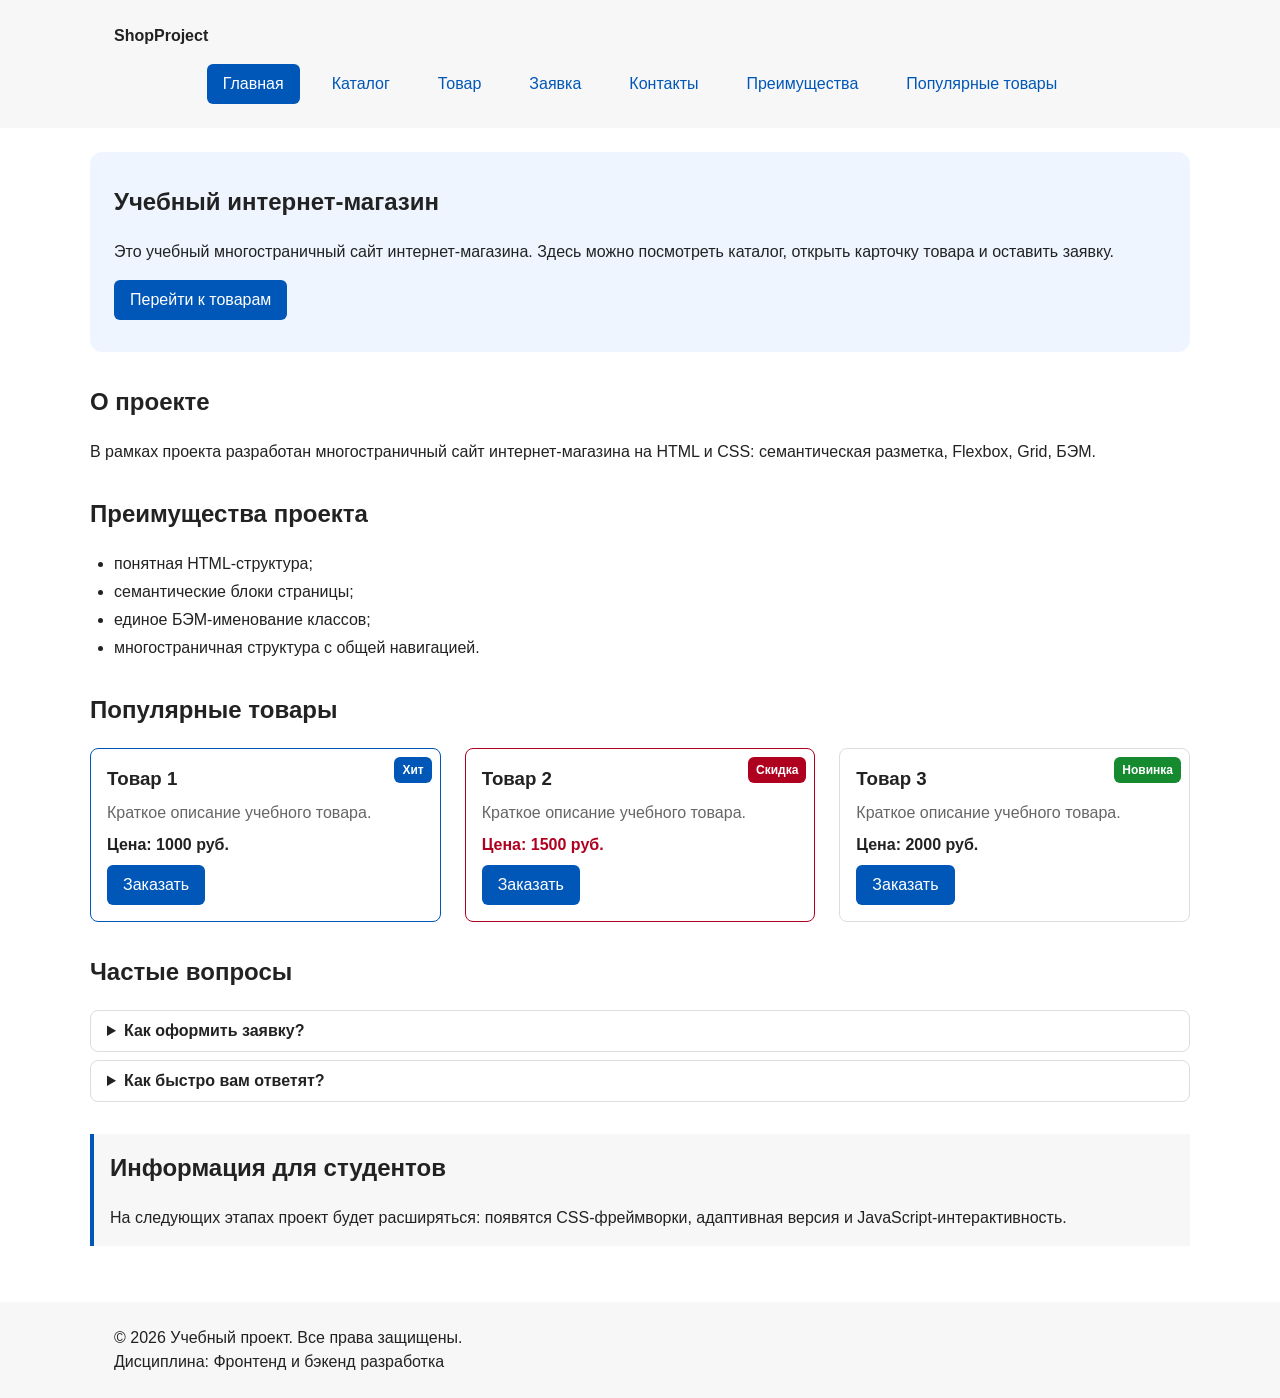
==== index.html @ 90ddc4d7 "refactor: apply BEM naming to CSS classes" ====
<!DOCTYPE html>
<html lang="ru">
<head>
  <meta charset="UTF-8">
  <meta name="viewport" content="width=device-width, initial-scale=1.0">
  <meta name="description" content="Главная страница учебного интернет-магазина.">
  <title>Учебный интернет-магазин</title>
  <link rel="stylesheet" href="css/style.css">
  <script src="js/main.js" defer></script>
</head>
<body>
  <header class="site-header">
    <div class="site-header__inner">
      <a class="site-header__logo" href="index.html">ShopProject</a>

      <nav class="site-nav" aria-label="Основная навигация">
        <ul class="site-nav__list">
          <li class="site-nav__item"><a class="site-nav__link site-nav__link--active" href="index.html">Главная</a></li>
          <li class="site-nav__item"><a class="site-nav__link" href="catalog.html">Каталог</a></li>
          <li class="site-nav__item"><a class="site-nav__link" href="product.html">Товар</a></li>
          <li class="site-nav__item"><a class="site-nav__link" href="order.html">Заявка</a></li>
          <li class="site-nav__item"><a class="site-nav__link" href="contacts.html">Контакты</a></li>
          <li class="site-nav__item"><a class="site-nav__link" href="index.html#advantages">Преимущества</a></li>
          <li class="site-nav__item"><a class="site-nav__link" href="index.html#popular">Популярные товары</a></li>
        </ul>
      </nav>
    </div>
  </header>

  <main class="page">
    <section class="hero">
      <h1 class="hero__title">Учебный интернет-магазин</h1>
      <p class="hero__text">
        Это учебный многостраничный сайт интернет-магазина. Здесь можно
        посмотреть каталог, открыть карточку товара и оставить заявку.
      </p>
      <a class="button button--primary" href="#popular">Перейти к товарам</a>
    </section>

    <section class="section" id="about">
      <h2 class="section__title">О проекте</h2>
      <p>
        В рамках проекта разработан многостраничный сайт интернет-магазина
        на HTML и CSS: семантическая разметка, Flexbox, Grid, БЭМ.
      </p>
    </section>

    <section class="section" id="advantages">
      <h2 class="section__title">Преимущества проекта</h2>
      <ul class="advantages-list">
        <li class="advantages-list__item">понятная HTML-структура;</li>
        <li class="advantages-list__item">семантические блоки страницы;</li>
        <li class="advantages-list__item">единое БЭМ-именование классов;</li>
        <li class="advantages-list__item">многостраничная структура с общей навигацией.</li>
      </ul>
    </section>

    <section class="section" id="popular">
      <h2 class="section__title">Популярные товары</h2>

      <div class="products-grid">
        <article class="product-card product-card--featured">
          <span class="product-card__badge">Хит</span>
          <h3 class="product-card__title">Товар 1</h3>
          <p class="product-card__description">Краткое описание учебного товара.</p>
          <p class="product-card__price">Цена: 1000 руб.</p>
          <button class="button button--primary product-card__button" type="button" data-product="Товар 1">
            Заказать
          </button>
        </article>

        <article class="product-card product-card--discount">
          <span class="product-card__badge product-card__badge--discount">Скидка</span>
          <h3 class="product-card__title">Товар 2</h3>
          <p class="product-card__description">Краткое описание учебного товара.</p>
          <p class="product-card__price">Цена: 1500 руб.</p>
          <button class="button button--primary product-card__button" type="button" data-product="Товар 2">
            Заказать
          </button>
        </article>

        <article class="product-card">
          <span class="product-card__badge product-card__badge--new">Новинка</span>
          <h3 class="product-card__title">Товар 3</h3>
          <p class="product-card__description">Краткое описание учебного товара.</p>
          <p class="product-card__price">Цена: 2000


руб.</p>
          <button class="button button--primary product-card__button" type="button" data-product="Товар 3">
            Заказать
          </button>
        </article>
      </div>
    </section>

    <section class="section" id="faq">
      <h2 class="section__title">Частые вопросы</h2>

      <div class="faq">
        <details class="faq__item">
          <summary class="faq__question">Как оформить заявку?</summary>
          <p class="faq__answer">Нажмите «Заказать» у товара или откройте страницу «Заявка» и заполните форму.</p>
        </details>

        <details class="faq__item">
          <summary class="faq__question">Как быстро вам ответят?</summary>
          <p class="faq__answer">Это учебный проект, поэтому заявки никуда не отправляются.</p>
        </details>
      </div>
    </section>

    <aside class="aside-info">
      <h2 class="aside-info__title">Информация для студентов</h2>
      <p class="aside-info__text">
        На следующих этапах проект будет расширяться: появятся
        CSS-фреймворки, адаптивная версия и JavaScript-интерактивность.
      </p>
    </aside>
  </main>

  <footer class="site-footer" id="contacts">
    <div class="site-footer__inner">
      <p class="site-footer__text">&copy; 2026 Учебный проект. Все права защищены.</p>
      <p class="site-footer__text">Дисциплина: Фронтенд и бэкенд разработка</p>
    </div>
  </footer>

  <dialog class="order-dialog" id="order-dialog" aria-labelledby="order-dialog-title">
    <h2 class="order-dialog__title" id="order-dialog-title">Оформление заявки</h2>

    <form class="order-form" id="order-form" action="#" method="post" novalidate>
      <input id="selected-product" name="selected-product" type="hidden">

      <div class="order-form__field">
        <label class="order-form__label" for="order-name">Имя</label>
        <input class="order-form__input" id="order-name" name="name" type="text"
               placeholder="Введите ваше имя" minlength="2" autocomplete="given-name" required>
      </div>

      <div class="order-form__field">
        <label class="order-form__label" for="order-email">E-mail</label>
        <input class="order-form__input" id="order-email" name="email" type="email"
               placeholder="example@mail.ru" autocomplete="email" required>
      </div>

      <div class="order-form__field">
        <label class="order-form__label" for="order-phone">Телефон</label>
        <input class="order-form__input" id="order-phone" name="phone" type="tel" inputmode="tel"
               placeholder="+7 (900) 000-00-00"
               pattern="^\+7 \(\d{3}\) \d{3}-\d{2}-\d{2}$" required>
        <small class="order-form__hint">Формат: +7 (900) 000-00-00</small>
      </div>

      <div class="order-form__field">
        <label class="order-form__label" for="order-date">Дата связи</label>
        <input class="order-form__input" id="order-date" name="date" type="date">
      </div>

      <div class="order-form__field">
        <label class="order-form__label" for="order-topic">Тема заявки</label>
        <select class="order-form__select" id="order-topic" name="topic" required>
          <option value="">Выберите тему</option>
          <option value="product">Заказ товара</option>
          <option value="consultation">Консультация</option>
          <option value="delivery">Доставка</option>
        </select>
      </div>

      <div class="order-form__field">
        <label class="order-form__label" for="order-comment">Комментарий</label>
        <textarea class="order-form__textarea" id="order-comment" name="comment" rows="4"
                  placeholder="Укажите дополнительную информацию"></textarea>
      </div>

      <div class="order-form__field">
        <label class="order-form__label">
          <input class="order-form__checkbox" id="order-agreement" name="agreement" type="checkbox" required>
          Я согласен на обработку данных
        </label>
      </div>

      <div class="order-form__actions">
---- css/style.css ----
/* ===============================
   1. Переменные проекта
   =============================== */

:root {
  /* Цвета */
  --color-bg: #ffffff;
  --color-text: #222222;
  --color-muted: #666666;
  --color-primary: #0057b8;
  --color-primary-dark: #003f86;
  --color-border: #dddddd;
  --color-surface: #f7f7f7;
  --color-surface-accent: #eef5ff;
  --color-danger: #b00020;
  --color-success: #168a2f;
  --color-success-bg: #eefaf0;
  --color-white: #ffffff;

  /* Отступы */
  --space-xs: 4px;
  --space-sm: 8px;
  --space-md: 16px;
  --space-lg: 24px;
  --space-xl: 32px;

  /* Скругления */
  --radius-sm: 6px;
  --radius-md: 8px;
  --radius-lg: 12px;

  /* Размеры */
  --container-width: 1100px;
}

/* ===============================
   2. Базовые стили
   =============================== */

* {
  box-sizing: border-box;
}

/* Плавная прокрутка; scroll-padding-top — чтобы закреплённая шапка
   не закрывала раздел при переходе по якорю */
html {
  scroll-behavior: smooth;
  scroll-padding-top: 140px;
}

body {
  margin: 0;
  font-family: Arial, sans-serif;
  line-height: 1.5;
  color: var(--color-text);
  background-color: var(--color-bg);
}

a {
  color: var(--color-primary);
}

a:hover {
  color: var(--color-primary-dark);
}

a:focus-visible {
  outline: 2px solid var(--color-primary);
  outline-offset: 3px;
}

/* Подсветка раздела, на который перешли по якорю */
:target {
  outline: 2px dashed var(--color-primary);
  outline-offset: 4px;
}

/* Основная область страницы (тег main) */
.page {
  padding: var(--space-lg);
}

/* ===============================
   3. Блок button
   =============================== */

.button {
  display: inline-block;
  padding: var(--space-sm) var(--space-md);
  border: none;
  border-radius: var(--radius-sm);
  font: inherit;
  text-decoration: none;
  cursor: pointer;
}

.button--primary {
  color: var(--color-white);
  background-color: var(--color-primary);
}

.button--primary:hover {
  color: var(--color-white);
  background-color: var(--color-primary-dark);
}

.button--secondary {
  color: var(--color-primary);
  background-color: transparent;
  border: 1px solid var(--color-primary);
}

.button--secondary:hover {
  color: var(--color-white);
  background-color: var(--color-primary);
}

.button:focus-visible {
  outline: 2px solid var(--color-primary);
  outline-offset: 3px;
}

.button:disabled,
.button--disabled {
  opacity: 0.6;
  cursor: not-allowed;
}

/* ===============================
   4. Шапка и навигация
   =============================== */

/* position: sticky — шапка «прилипает» к верху при прокрутке */
.site-header {
  position: sticky;
  top: 0;
  z-index: 10;
  background-color: var(--color-surface);
}

.site-header__inner {
  max-width: var(--container-width);
  margin: 0 auto;
  padding: var(--space-lg);
}

.site-header__logo {
  font-weight: 700;
  color: var(--color-text);
  text-decoration: none;
}

.site-nav__list {
  display: flex;
  flex-wrap: wrap;
  justify-content: center;
  align-items: center;
  gap: var(--space-md);
  padding: 0;
  margin: var(--space-md) 0 0;
  list-style: none;
}

.site-nav__link {
  display: inline-block;
  padding: var(--space-sm) var(--space-md);
  color: var(--color-primary);
  text-decoration: none;
  border-radius: var(--radius-sm);
}

.site-nav__link:hover {
  color: var(--color-white);
  background-color: var(--color-primary);
}

.site-nav__link:focus-visible {
  outline: 2px solid var(--color-primary);
  outline-offset: 3px;
}

.site-nav__link--active {
  color: var(--color-white);
  background-color: var(--color-primary);
}

/* ===============================
   5. Хлебные крошки
   =============================== */

.breadcrumbs {
  max-width: var(--container-width);
  margin: 0 auto var(--space-md);
  font-size: 14px;
  color: var(--color-muted);
}

.breadcrumbs__link {
  color: var(--color-primary);
}

.breadcrumbs__current::before {
  content: " / ";
  color: var(--color-muted);
}

/* ===============================
   6. Hero, разде


лы, списки
   =============================== */

.hero {
  max-width: var(--container-width);
  margin: 0 auto var(--space-xl);
  padding: var(--space-xl) var(--space-lg);
  background-color: var(--color-surface-accent);
  border-radius: var(--radius-lg);
}

.hero__title {
  margin-top: 0;
}

.hero__text {
  margin-top: 0;
}

.section {
  max-width: var(--container-width);
  margin: 0 auto var(--space-xl);
}

.section__title {
  margin-top: 0;
}

.advantages-list {
  margin: 0;
  padding-left: var(--space-lg);
}

.advantages-list__item {
  margin-bottom: var(--space-xs);
}

.contacts-list {
  padding-left: var(--space-lg);
}

.contacts-list__item {
  margin-bottom: var(--space-xs);
}

/* ===============================
   7. Сетка товаров и карточка
   =============================== */

.products-grid {
  display: grid;
  grid-template-columns: repeat(3, 1fr);
  gap: var(--space-lg);
}

/* position: relative — карточка становится «опорой» для бейджа */
.product-card {
  position: relative;
  display: flex;
  flex-direction: column;
  gap: var(--space-sm);
  padding: var(--space-md);
  border: 1px solid var(--color-border);
  border-radius: var(--radius-md);
  background-color: var(--color-bg);
}

.product-card:hover {
  border-color: var(--color-primary);
}

.product-card--featured {
  border-color: var(--color-primary);
}

.product-card--discount {
  border-color: var(--color-danger);
}

/* position: absolute — бейдж в правом верхнем углу карточки */
.product-card__badge {
  position: absolute;
  top: var(--space-sm);
  right: var(--space-sm);
  padding: 4px 8px;
  font-size: 12px;
  font-weight: 700;
  color: var(--color-white);
  background-color: var(--color-primary);
  border-radius: var(--radius-sm);
}

.product-card__badge--discount {
  background-color: var(--color-danger);
}

.product-card__badge--new {
  background-color: var(--color-success);
}

.product-card__title {
  margin: 0;
  color: var(--color-text);
}

.product-card__description {
  margin: 0;
  color: var(--color-muted);
}

.product-card__price {
  margin: 0;
  font-weight: 700;
}

.product-card--discount .product-card__price {
  color: var(--color-danger);
}

.product-card__button {
  margin-top: auto;
  align-self: flex-start;
}

/* ===============================
   8. Дополнительные блоки
   =============================== */

.aside-info {
  max-width: var(--container-width);
  margin: 0 auto var(--space-xl);
  padding: var(--space-md);
  border-left: 4px solid var(--color-primary);
  background-color: var(--color-surface);
}

.aside-info__title {
  margin-top: 0;
}

.aside-info__text {
  margin-bottom: 0;
}

/* Вопросы и ответы (тег details) */
.faq__item {
  margin-bottom: var(--space-sm);
  padding: var(--space-sm) var(--space-md);
  border: 1px solid var(--color-border);
  border-radius: var(--radius-md);
}

.faq__question {
  font-weight: 700;
  cursor: pointer;
}

.faq__answer {
  margin: var(--space-sm) 0 0;
  color: var(--color-muted);
}

/* ===============================
   9. Страница каталога
   =============================== */

.catalog-layout {
  max-width: var(--container-width);
  margin: 0 auto var(--space-xl);
  display: grid;
  grid-template-columns: 260px 1fr;
  grid-template-areas: "filters products";
  gap: var(--space-lg);
}

.catalog-filters {
  grid-area: filters;
  padding: var(--space-md);
  border: 1px solid var(--color-border);
  border-radius: var(--radius-md);
  background-color: var(--color-surface);
}

.catalog-filters__title {
  margin-top: 0;
}

.catalog-products {
  grid-area: products;
}

.catalog-products__title {
  margin-top: 0;
}

.filters-form {
  display: grid;
  gap: var(--space-md);
}

.filters-form__group {
  margin: 0;
  padding: var(--space-md);
  border: 1px solid var(--color-border);
  border-radius: var(--radius-sm);
}

.filters-form__legend {
  font-weight: 700;
}

.filters-form__label {
  display: block;
  margin-bottom: var(--space-sm);
}

.filters-form__input {
  width: 100%;
  padding: 8px 10


px;
  border: 1px solid var(--color-border);
  border-radius: var(--radius-sm);
  font: inherit;
}

/* ===============================
   10. Страница товара и таблица
   =============================== */

.product-page {
  max-width: var(--container-width);
  margin: 0 auto var(--space-xl);
  display: grid;
  grid-template-columns: 1fr 1fr;
  gap: var(--space-lg);
}

.product-page__image {
  width: 100%;
  height: auto;
  border-radius: var(--radius-lg);
}

.product-page__title {
  margin-top: 0;
}

.product-page__price {
  font-size: 24px;
  font-weight: 700;
}

.product-page__actions {
  display: flex;
  flex-wrap: wrap;
  gap: var(--space-md);
}

.product-table {
  width: 100%;
  border-collapse: collapse;
}

.product-table__caption {
  margin-bottom: var(--space-sm);
  text-align: left;
  font-weight: 700;
}

.product-table__head,
.product-table__cell {
  padding: var(--space-sm) var(--space-md);
  border: 1px solid var(--color-border);
  text-align: left;
}

.product-table__head {
  background-color: var(--color-surface);
}

/* ===============================
   11. Форма и модальное окно
   =============================== */

.order-dialog {
  width: min(100% - 32px, 560px);
  padding: var(--space-lg);
  border: none;
  border-radius: var(--radius-lg);
}

.order-dialog::backdrop {
  background-color: rgba(0, 0, 0, 0.5);
}

.order-dialog__title {
  margin-top: 0;
}

.order-form__field {
  margin-bottom: var(--space-md);
}

.order-form__label {
  display: block;
  margin-bottom: var(--space-xs);
}

.order-form__input,
.order-form__select,
.order-form__textarea {
  width: 100%;
  padding: 10px 12px;
  border: 1px solid var(--color-border);
  border-radius: var(--radius-sm);
  font: inherit;
}

.order-form__input:hover,
.order-form__select:hover,
.order-form__textarea:hover {
  border-color: var(--color-primary);
}

.order-form__input:focus-visible,
.order-form__select:focus-visible,
.order-form__textarea:focus-visible {
  outline: 2px solid var(--color-primary);
  outline-offset: 3px;
}

.order-form__checkbox {
  width: auto;
}

.order-form__hint {
  display: block;
  margin-top: var(--space-xs);
  color: var(--color-muted);
}

.order-form__actions {
  display: flex;
  gap: var(--space-md);
  margin-top: var(--space-lg);
}

/* Поля с ошибкой (aria-invalid ставит JavaScript) */
[aria-invalid="true"] {
  border-color: var(--color-danger);
}

.success-message {
  max-width: var(--container-width);
  margin: var(--space-lg) auto;
  padding: var(--space-md);
  border-left: 4px solid var(--color-success);
  background-color: var(--color-success-bg);
}

/* ===============================
   12. Подвал и кнопка «Наверх»
   =============================== */

.site-footer {
  background-color: var(--color-surface);
}

.site-footer__inner {
  max-width: var(--container-width);
  margin: 0 auto;
  padding: var(--space-lg);
}

.site-footer__text {
  margin: 0;
}

/* position: fixed — кнопка всегда в правом нижнем углу экрана */
.to-top {
  position: fixed;
  right: var(--space-lg);
  bottom: var(--space-lg);
  z-index: 20;
  padding: var(--space-sm) var(--space-md);
  color: var(--color-white);
  background-color: var(--color-primary);
  border-radius: var(--radius-sm);
  text-decoration: none;
}

.to-top:hover {
  color: var(--color-white);
  background-color: var(--color-primary-dark);
}
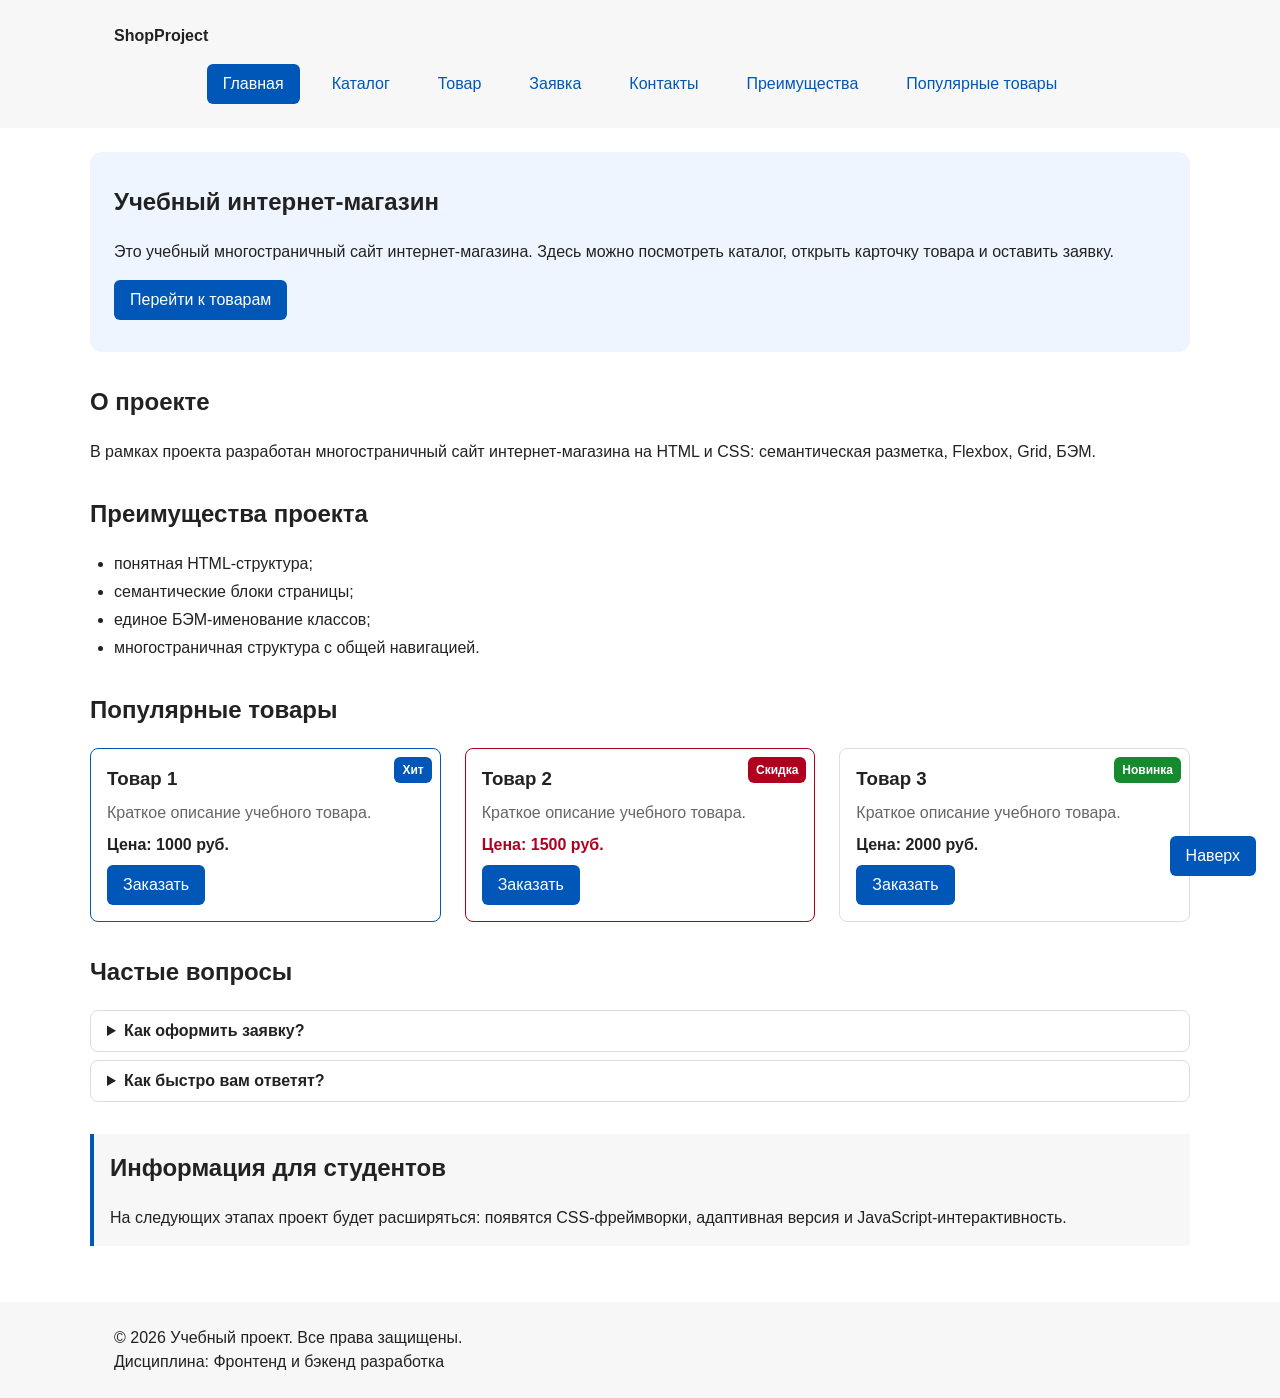
==== commit 66dc5b8c: "fix: make order dialog closable and success message visible" ====
--- a/index.html
+++ b/index.html
@@ -127,9 +127,12 @@
   </footer>
 
   <dialog class="order-dialog" id="order-dialog" aria-labelledby="order-dialog-title">
-    <h2 class="order-dialog__title" id="order-dialog-title">Оформление заявки</h2>
+    <div class="order-dialog__header">
+      <h2 class="order-dialog__title" id="order-dialog-title">Оформление заявки</h2>
+      <button class="order-dialog__close" type="button" data-close-dialog aria-label="Закрыть окно">&times;</button>
+    </div>
 
-    <form class="order-form" id="order-form" action="#" method="post" novalidate>
+    <form class="order-form order-form--in-dialog" id="order-form" action="#" method="post" novalidate>
       <input id="selected-product" name="selected-product" type="hidden">
 
       <div class="order-form__field">
@@ -180,4 +183,17 @@
         </label>
       </div>
 
-      <div class="order-form__actions">+      <div class="order-form__actions order-form__actions--sticky">
+        <button class="button button--secondary" type="button" data-close-dialog>Закрыть</button>
+        <button class="button button--primary" type="submit">Отправить заявку</button>
+      </div>
+    </form>
+  </dialog>
+
+  <p class="success-message" id="success-message" hidden>
+    Форма успешно отправлена!
+  </p>
+
+  <a class="to-top" href="#top">Наверх</a>
+</body>
+</html>
--- a/css/style.css
+++ b/css/style.css
@@ -496,17 +496,58 @@
 
 .order-dialog {
   width: min(100% - 32px, 560px);
-  padding: var(--space-lg);
+  max-height: 90vh;
+  padding: 0;
   border: none;
   border-radius: var(--radius-lg);
 }
 
+/* display: flex только у открытого окна */
+.order-dialog[open] {
+  display: flex;
+  flex-direction: column;
+}
+
+.order-dialog__header {
+  display: flex;
+  justify-content: space-between;
+  align-items: center;
+  gap: var(--space-md);
+  padding: var(--space-md) var(--space-lg);
+  border-bottom: 1px solid var(--color-border);
+}
+
+.order-dialog__close {
+  padding: 0 var(--space-sm);
+  font-size: 28px;
+  line-height: 1;
+  color: var(--color-muted);
+  background: transparent;
+  border: none;
+  cursor: pointer;
+}
+
+.order-dialog__close:hover {
+  color: var(--color-text);
+}
+
+.order-dialog__close:focus-visible {
+  outline: 2px solid var(--color-primary);
+  outline-offset: 3px;
+}
+
+/* Форма внутри окна прокручивается, шапка и кнопки остаются на месте */
+.order-form--in-dialog {
+  overflow-y: auto;
+  padding: var(--space-lg);
+}
+
 .order-dialog::backdrop {
   background-color: rgba(0, 0, 0, 0.5);
 }
 
 .order-dialog__title {
-  margin-top: 0;
+  margin: 0;
 }
 
 .order-form__field {
@@ -557,17 +598,30 @@
   margin-top: var(--space-lg);
 }
 
+.order-form__actions--sticky {
+  position: sticky;
+  bottom: 0;
+  padding-top: var(--space-md);
+  background-color: var(--color-bg);
+}
+
 /* Поля с ошибкой (aria-invalid ставит JavaScript) */
 [aria-invalid="true"] {
   border-color: var(--color-danger);
 }
 
+/* Уведомление всегда видно внизу экрана */
 .success-message {
-  max-width: var(--container-width);
-  margin: var(--space-lg) auto;
+  position: fixed;
+  bottom: var(--space-lg);
+  left: 50%;
+  z-index: 30;
+  width: min(90%, 420px);
+  transform: translateX(-50%);
   padding: var(--space-md);
   border-left: 4px solid var(--color-success);
   background-color: var(--color-success-bg);
+  box-shadow: 0 4px 16px rgba(0, 0, 0, 0.15);
 }
 
 /* ===============================
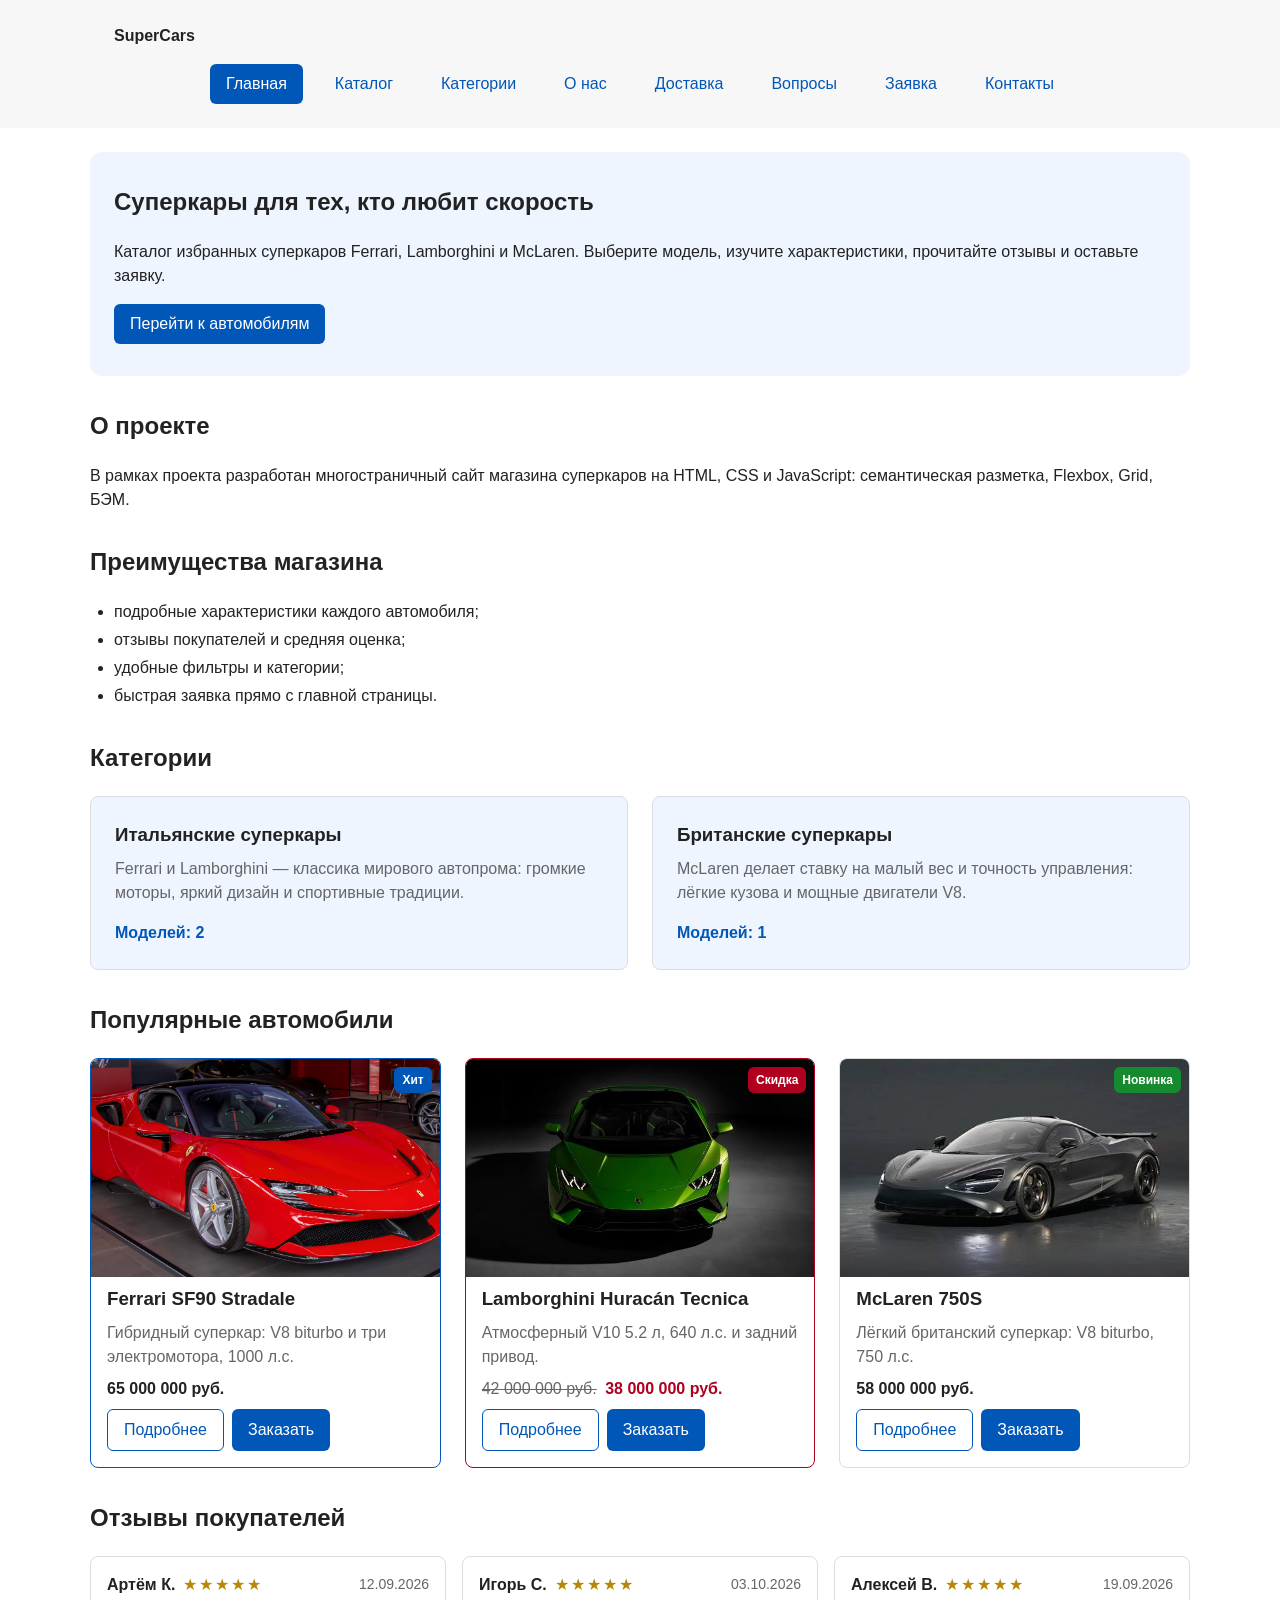
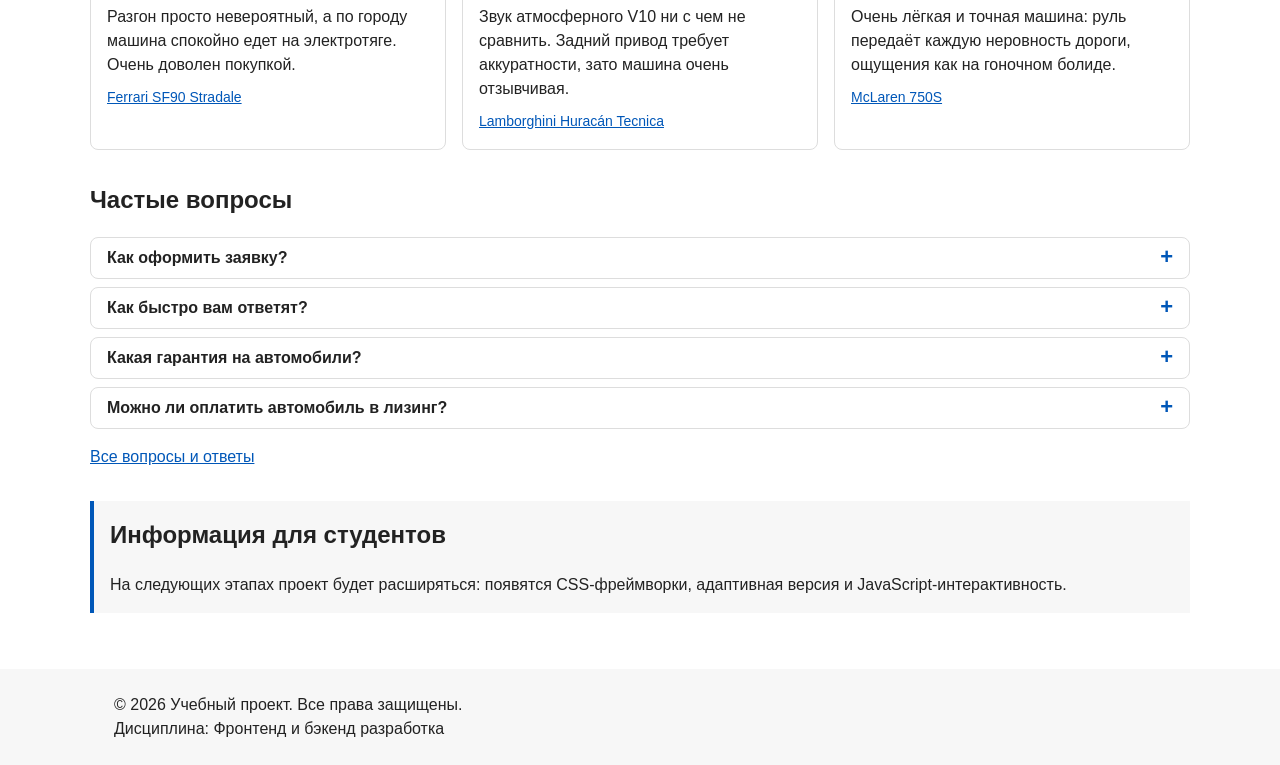
==== commit 2a27c383: "kr2-html-css" ====
--- a/index.html
+++ b/index.html
@@ -6,22 +6,24 @@
   <meta name="description" content="Главная страница учебного интернет-магазина.">
   <title>Учебный интернет-магазин</title>
   <link rel="stylesheet" href="css/style.css">
+  <script src="js/products.js"></script>
   <script src="js/main.js" defer></script>
 </head>
 <body>
-  <header class="site-header">
+<header class="site-header">
     <div class="site-header__inner">
-      <a class="site-header__logo" href="index.html">ShopProject</a>
+      <a class="site-header__logo" href="index.html">SuperCars</a>
 
       <nav class="site-nav" aria-label="Основная навигация">
         <ul class="site-nav__list">
           <li class="site-nav__item"><a class="site-nav__link site-nav__link--active" href="index.html">Главная</a></li>
           <li class="site-nav__item"><a class="site-nav__link" href="catalog.html">Каталог</a></li>
-          <li class="site-nav__item"><a class="site-nav__link" href="product.html">Товар</a></li>
+          <li class="site-nav__item"><a class="site-nav__link" href="category.html">Категории</a></li>
+          <li class="site-nav__item"><a class="site-nav__link" href="about.html">О нас</a></li>
+          <li class="site-nav__item"><a class="site-nav__link" href="delivery.html">Доставка</a></li>
+          <li class="site-nav__item"><a class="site-nav__link" href="faq.html">Вопросы</a></li>
           <li class="site-nav__item"><a class="site-nav__link" href="order.html">Заявка</a></li>
           <li class="site-nav__item"><a class="site-nav__link" href="contacts.html">Контакты</a></li>
-          <li class="site-nav__item"><a class="site-nav__link" href="index.html#advantages">Преимущества</a></li>
-          <li class="site-nav__item"><a class="site-nav__link" href="index.html#popular">Популярные товары</a></li>
         </ul>
       </nav>
     </div>
@@ -29,85 +31,73 @@
 
   <main class="page">
     <section class="hero">
-      <h1 class="hero__title">Учебный интернет-магазин</h1>
+      <h1 class="hero__title">Суперкары для тех, кто любит скорость</h1>
       <p class="hero__text">
-        Это учебный многостраничный сайт интернет-магазина. Здесь можно
-        посмотреть каталог, открыть карточку товара и оставить заявку.
+        Каталог избранных суперкаров Ferrari, Lamborghini и McLaren. Выберите
+        модель, изучите характеристики, прочитайте отзывы и оставьте заявку.
       </p>
-      <a class="button button--primary" href="#popular">Перейти к товарам</a>
+      <a class="button button--primary" href="#popular">Перейти к автомобилям</a>
     </section>
 
     <section class="section" id="about">
       <h2 class="section__title">О проекте</h2>
       <p>
-        В рамках проекта разработан многостраничный сайт интернет-магазина
-        на HTML и CSS: семантическая разметка, Flexbox, Grid, БЭМ.
+        В рамках проекта разработан многостраничный сайт магазина суперкаров
+        на HTML, CSS и JavaScript: семантическая разметка, Flexbox, Grid, БЭМ.
       </p>
     </section>
 
     <section class="section" id="advantages">
-      <h2 class="section__title">Преимущества проекта</h2>
+      <h2 class="section__title">Преимущества магазина</h2>
       <ul class="advantages-list">
-        <li class="advantages-list__item">понятная HTML-структура;</li>
-        <li class="advantages-list__item">семантические блоки страницы;</li>
-        <li class="advantages-list__item">единое БЭМ-именование классов;</li>
-        <li class="advantages-list__item">многостраничная структура с общей навигацией.</li>
+        <li class="advantages-list__item">подробные характеристики каждого автомобиля;</li>
+        <li class="advantages-list__item">отзывы покупателей и средняя оценка;</li>
+        <li class="advantages-list__item">удобные фильтры и категории;</li>
+        <li class="advantages-list__item">быстрая заявка прямо с главной страницы.</li>
       </ul>
     </section>
 
+    <section class="section" id="categories">
+      <h2 class="section__title">Категории</h2>
+      <div class="categories-grid" data-categories></div>
+    </section>
+
     <section class="section" id="popular">
-      <h2 class="section__title">Популярные товары</h2>
+      <h2 class="section__title">Популярные автомобили</h2>
+      <div class="products-grid" data-products data-order></div>
+    </section>
 
-      <div class="products-grid">
-        <article class="product-card product-card--featured">
-          <span class="product-card__badge">Хит</span>
-          <h3 class="product-card__title">Товар 1</h3>
-          <p class="product-card__description">Краткое описание учебного товара.</p>
-          <p class="product-card__price">Цена: 1000 руб.</p>
-          <button class="button button--primary product-card__button" type="button" data-product="Товар 1">
-            Заказать
-          </button>
-        </article>
-
-        <article class="product-card product-card--discount">
-          <span class="product-card__badge product-card__badge--discount">Скидка</span>
-          <h3 class="product-card__title">Товар 2</h3>
-          <p class="product-card__description">Краткое описание учебного товара.</p>
-          <p class="product-card__price">Цена: 1500 руб.</p>
-          <button class="button button--primary product-card__button" type="button" data-product="Товар 2">
-            Заказать
-          </button>
-        </article>
-
-        <article class="product-card">
-          <span class="product-card__badge product-card__badge--new">Новинка</span>
-          <h3 class="product-card__title">Товар 3</h3>
-          <p class="product-card__description">Краткое описание учебного товара.</p>
-          <p class="product-card__price">Цена: 2000
-
-
-руб.</p>
-          <button class="button button--primary product-card__button" type="button" data-product="Товар 3">
-            Заказать
-          </button>
-        </article>
-      </div>
+    <section class="section" id="reviews">
+      <h2 class="section__title">Отзывы покупателей</h2>
+      <div class="reviews__list" id="home-reviews"></div>
     </section>
 
     <section class="section" id="faq">
       <h2 class="section__title">Частые вопросы</h2>
 
       <div class="faq">
-        <details class="faq__item">
+        <details class="faq__item" name="faq">
           <summary class="faq__question">Как оформить заявку?</summary>
-          <p class="faq__answer">Нажмите «Заказать» у товара или откройте страницу «Заявка» и заполните форму.</p>
+          <p class="faq__answer">Нажмите «Заказать» у автомобиля или откройте страницу «Заявка» и заполните форму.</p>
         </details>
 
-        <details class="faq__item">
+        <details class="faq__item" name="faq">
           <summary class="faq__question">Как быстро вам ответят?</summary>
           <p class="faq__answer">Это учебный проект, поэтому заявки никуда не отправляются.</p>
         </details>
+
+        <details class="faq__item" name="faq">
+          <summary class="faq__question">Какая гарантия на автомобили?</summary>
+          <p class="faq__answer">От 24 до 36 месяцев в зависимости от модели. Точный срок указан в характеристиках.</p>
+        </details>
+
+        <details class="faq__item" name="faq">
+          <summary class="faq__question">Можно ли оплатить автомобиль в лизинг?</summary>
+          <p class="faq__answer">Да, остаток суммы можно оплатить через лизинг. Подробности — на странице «Доставка».</p>
+        </details>
       </div>
+
+      <p><a href="faq.html">Все вопросы и ответы</a></p>
     </section>
 
     <aside class="aside-info">
@@ -130,6 +120,14 @@
     <div class="order-dialog__header">
       <h2 class="order-dialog__title" id="order-dialog-title">Оформление заявки</h2>
       <button class="order-dialog__close" type="button" data-close-dialog aria-label="Закрыть окно">&times;</button>
+    </div>
+
+    <div class="order-dialog__product" id="dialog-product" hidden>
+      <img class="order-dialog__thumb" id="dialog-product-img" src="" alt="" width="96" height="60">
+      <div>
+        <p class="order-dialog__product-name" id="dialog-product-name"></p>
+        <p class="order-dialog__product-price" id="dialog-product-price"></p>
+      </div>
     </div>
 
     <form class="order-form order-form--in-dialog" id="order-form" action="#" method="post" novalidate>
@@ -194,6 +192,6 @@
     Форма успешно отправлена!
   </p>
 
-  <a class="to-top" href="#top">Наверх</a>
+  <a class="to-top" href="#top" aria-label="Наверх" title="Наверх"></a>
 </body>
 </html>
--- a/css/style.css
+++ b/css/style.css
@@ -660,4 +660,441 @@
   background-color: var(--color-primary-dark);
 }
 
-
+/* ============================================================
+   13. ДОРАБОТКИ (добавлено в конец файла)
+   ============================================================ */
+
+/* --- Якоря и закреплённая шапка: высота шапки считает main.js --- */
+html {
+  scroll-padding-top: calc(var(--header-height, 140px) + 16px);
+}
+
+[hidden] {
+  display: none !important;
+}
+
+/* --- Хлебные крошки с разделителями --- */
+.breadcrumbs__current::before {
+  content: none;
+}
+
+.breadcrumbs__link::after {
+  content: "/";
+  margin: 0 var(--space-sm);
+  color: var(--color-muted);
+}
+
+/* --- Кнопка «Наверх»: круглая, со стрелкой, появляется при прокрутке --- */
+.to-top {
+  display: flex;
+  align-items: center;
+  justify-content: center;
+  width: 48px;
+  height: 48px;
+  padding: 0;
+  border-radius: 50%;
+  box-shadow: 0 4px 12px rgba(0, 0, 0, 0.25);
+  opacity: 0;
+  visibility: hidden;
+  transform: translateY(12px);
+  transition: opacity 0.25s, transform 0.25s, visibility 0.25s, background-color 0.2s;
+}
+
+.to-top--visible {
+  opacity: 1;
+  visibility: visible;
+  transform: none;
+}
+
+/* Стрелка рисуется двумя границами повёрнутого квадрата */
+.to-top::before {
+  content: "";
+  width: 12px;
+  height: 12px;
+  margin-top: 5px;
+  border-top: 3px solid var(--color-white);
+  border-left: 3px solid var(--color-white);
+  transform: rotate(45deg);
+}
+
+/* --- Карточка товара с фото --- */
+.product-card__media {
+  display: block;
+  margin: calc(-1 * var(--space-md)) calc(-1 * var(--space-md)) 0;
+  border-radius: 7px 7px 0 0;
+  overflow: hidden;
+}
+
+.product-card__image {
+  display: block;
+  width: 100%;
+  aspect-ratio: 16 / 10;
+  object-fit: cover;
+  transition: transform 0.3s;
+}
+
+.product-card:hover .product-card__image {
+  transform: scale(1.04);
+}
+
+.product-card__old-price {
+  margin-right: var(--space-xs);
+  font-weight: 400;
+  color: var(--color-muted);
+  text-decoration: line-through;
+}
+
+.product-card__actions {
+  display: flex;
+  flex-wrap: wrap;
+  gap: var(--space-sm);
+  margin-top: auto;
+}
+
+/* --- Категории --- */
+.categories-grid {
+  display: grid;
+  grid-template-columns: repeat(2, 1fr);
+  gap: var(--space-lg);
+}
+
+.category-card {
+  display: block;
+  padding: var(--space-lg);
+  color: var(--color-text);
+  text-decoration: none;
+  border: 1px solid var(--color-border);
+  border-radius: var(--radius-md);
+  background-color: var(--color-surface-accent);
+}
+
+.category-card:hover {
+  color: var(--color-text);
+  border-color: var(--color-primary);
+}
+
+.category-card__title {
+  margin: 0 0 var(--space-sm);
+}
+
+.category-card__text {
+  margin: 0 0 var(--space-md);
+  color: var(--color-muted);
+}
+
+.category-card__count {
+  font-weight: 700;
+  color: var(--color-primary);
+}
+
+.section__note {
+  color: var(--color-muted);
+}
+
+/* --- Каталог: sticky-фильтр --- */
+.catalog-filters {
+  position: sticky;
+  top: calc(var(--header-height, 140px) + var(--space-md));
+  align-self: start;
+  max-height: calc(100vh - var(--header-height, 140px) - 2 * var(--space-md));
+  overflow-y: auto;
+}
+
+.catalog-products .products-grid {
+  grid-template-columns: repeat(2, 1fr);
+}
+
+.catalog-products__count {
+  margin-top: 0;
+  color: var(--color-muted);
+}
+
+.catalog-products__empty {
+  padding: var(--space-md);
+  background-color: var(--color-surface);
+  border-radius: var(--radius-md);
+}
+
+.catalog-tips {
+  margin-top: var(--space-xl);
+  padding: var(--space-lg);
+  border-left: 4px solid var(--color-primary);
+  background-color: var(--color-surface);
+}
+
+.catalog-tips__title {
+  margin-top: 0;
+}
+
+.catalog-tips__list {
+  margin: 0;
+  padding-left: var(--space-lg);
+}
+
+.catalog-tips__list li {
+  margin-bottom: var(--space-sm);
+}
+
+/* --- Страница товара --- */
+.product-page__gallery {
+  position: relative;
+}
+
+.product-page__image {
+  display: block;
+  aspect-ratio: 4 / 3;
+  object-fit: cover;
+}
+
+.product-page__brand {
+  margin: 0 0 var(--space-xs);
+  font-size: 14px;
+  color: var(--color-muted);
+  text-transform: uppercase;
+  letter-spacing: 0.05em;
+}
+
+.product-page__rating {
+  display: inline-block;
+  color:
+
+
+#b8860b;
+  font-weight: 700;
+  text-decoration: none;
+}
+
+.product-page__price {
+  margin: var(--space-sm) 0;
+}
+
+.product-page__stock {
+  margin-top: 0;
+}
+
+/* Плитки с цифрами (страница товара и «О нас») */
+.stats {
+  display: grid;
+  grid-template-columns: repeat(3, 1fr);
+  gap: var(--space-md);
+  margin: var(--space-lg) 0;
+  padding: 0;
+  list-style: none;
+}
+
+.stats__item {
+  padding: var(--space-md);
+  text-align: center;
+  border-radius: var(--radius-md);
+  background-color: var(--color-surface-accent);
+}
+
+.stats__value {
+  display: block;
+  font-size: 22px;
+  font-weight: 700;
+  color: var(--color-primary);
+}
+
+.stats__label {
+  font-size: 14px;
+  color: var(--color-muted);
+}
+
+/* --- Отзывы --- */
+.reviews__summary {
+  font-size: 18px;
+}
+
+.reviews__list {
+  display: grid;
+  grid-template-columns: repeat(auto-fit, minmax(280px, 1fr));
+  gap: var(--space-md);
+  margin-bottom: var(--space-xl);
+}
+
+.review {
+  padding: var(--space-md);
+  border: 1px solid var(--color-border);
+  border-radius: var(--radius-md);
+  background-color: var(--color-bg);
+}
+
+.review__head {
+  display: flex;
+  flex-wrap: wrap;
+  align-items: center;
+  gap: var(--space-sm);
+}
+
+.review__stars {
+  color: #b8860b;
+  letter-spacing: 2px;
+}
+
+.review__date {
+  margin-left: auto;
+  font-size: 14px;
+  color: var(--color-muted);
+}
+
+.review__text {
+  margin: var(--space-sm) 0;
+}
+
+.review__product {
+  font-size: 14px;
+}
+
+.review-form {
+  max-width: 560px;
+  padding: var(--space-lg);
+  border: 1px solid var(--color-border);
+  border-radius: var(--radius-md);
+  background-color: var(--color-surface);
+}
+
+.review-form__title {
+  margin-top: 0;
+}
+
+/* --- Шаги оплаты (страница «Доставка») --- */
+.steps {
+  margin: 0;
+  padding-left: var(--space-lg);
+}
+
+.steps__item {
+  margin-bottom: var(--space-sm);
+}
+
+/* --- FAQ: плюс/минус вместо стандартного треугольника --- */
+.faq__question {
+  display: flex;
+  justify-content: space-between;
+  gap: var(--space-md);
+  list-style: none;
+}
+
+.faq__question::-webkit-details-marker {
+  display: none;
+}
+
+.faq__question::after {
+  content: "+";
+  font-size: 22px;
+  line-height: 1;
+  color: var(--color-primary);
+}
+
+.faq__item[open] .faq__question::after {
+  content: "−";
+}
+
+.faq__item[open] {
+  border-color: var(--color-primary);
+}
+
+/* --- Улучшенное модальное окно --- */
+body:has(.order-dialog[open]) {
+  overflow: hidden;
+}
+
+.order-dialog[open] {
+  animation: dialog-in 0.25s ease;
+}
+
+.order-dialog[open]::backdrop {
+  animation: backdrop-in 0.25s ease;
+  backdrop-filter: blur(3px);
+}
+
+@keyframes dialog-in {
+  from {
+    opacity: 0;
+    transform: translateY(16px) scale(0.97);
+  }
+  to {
+    opacity: 1;
+    transform: none;
+  }
+}
+
+@keyframes backdrop-in {
+  from {
+    opacity: 0;
+  }
+  to {
+    opacity: 1;
+  }
+}
+
+.order-dialog__product {
+  display: flex;
+  align-items: center;
+  gap: var(--space-md);
+  padding: var(--space-md) var(--space-lg);
+  background-color: var(--color-surface-accent);
+  border-bottom: 1px solid var(--color-border);
+}
+
+.order-dialog__thumb {
+  width: 96px;
+  height: 60px;
+  object-fit: cover;
+  border-radius: var(--radius-sm);
+}
+
+.order-dialog__product-name {
+  margin: 0;
+  font-weight: 700;
+}
+
+.order-dialog__product-price {
+  margin: 0;
+  color: var(--color-muted);
+}
+
+.order-form__error {
+  display: block;
+  margin-top: var(--space-xs);
+  font-size: 14px;
+  color: var(--color-danger);
+}
+
+/* --- Адаптив --- */
+@media (max-width: 900px) {
+  .products-grid,
+  .catalog-products .products-grid {
+    grid-template-columns: repeat(2, 1fr);
+  }
+}
+
+@media (max-width: 700px) {
+  .products-grid,
+  .catalog-products .products-grid,
+  .categories-grid,
+  .product-page,
+  .catalog-layout {
+    grid-template-columns: 1fr;
+  }
+
+  .catalog-layout {
+    grid-template-areas: "filters" "products";
+  }
+
+  /* На телефоне фильтр над списком — закреплять его не нужно */
+  .catalog-filters {
+    position: static;
+    max-height: none;
+  }
+
+  .stats {
+    grid-template-columns: 1fr;
+  }
+}
+
+
+
+
+
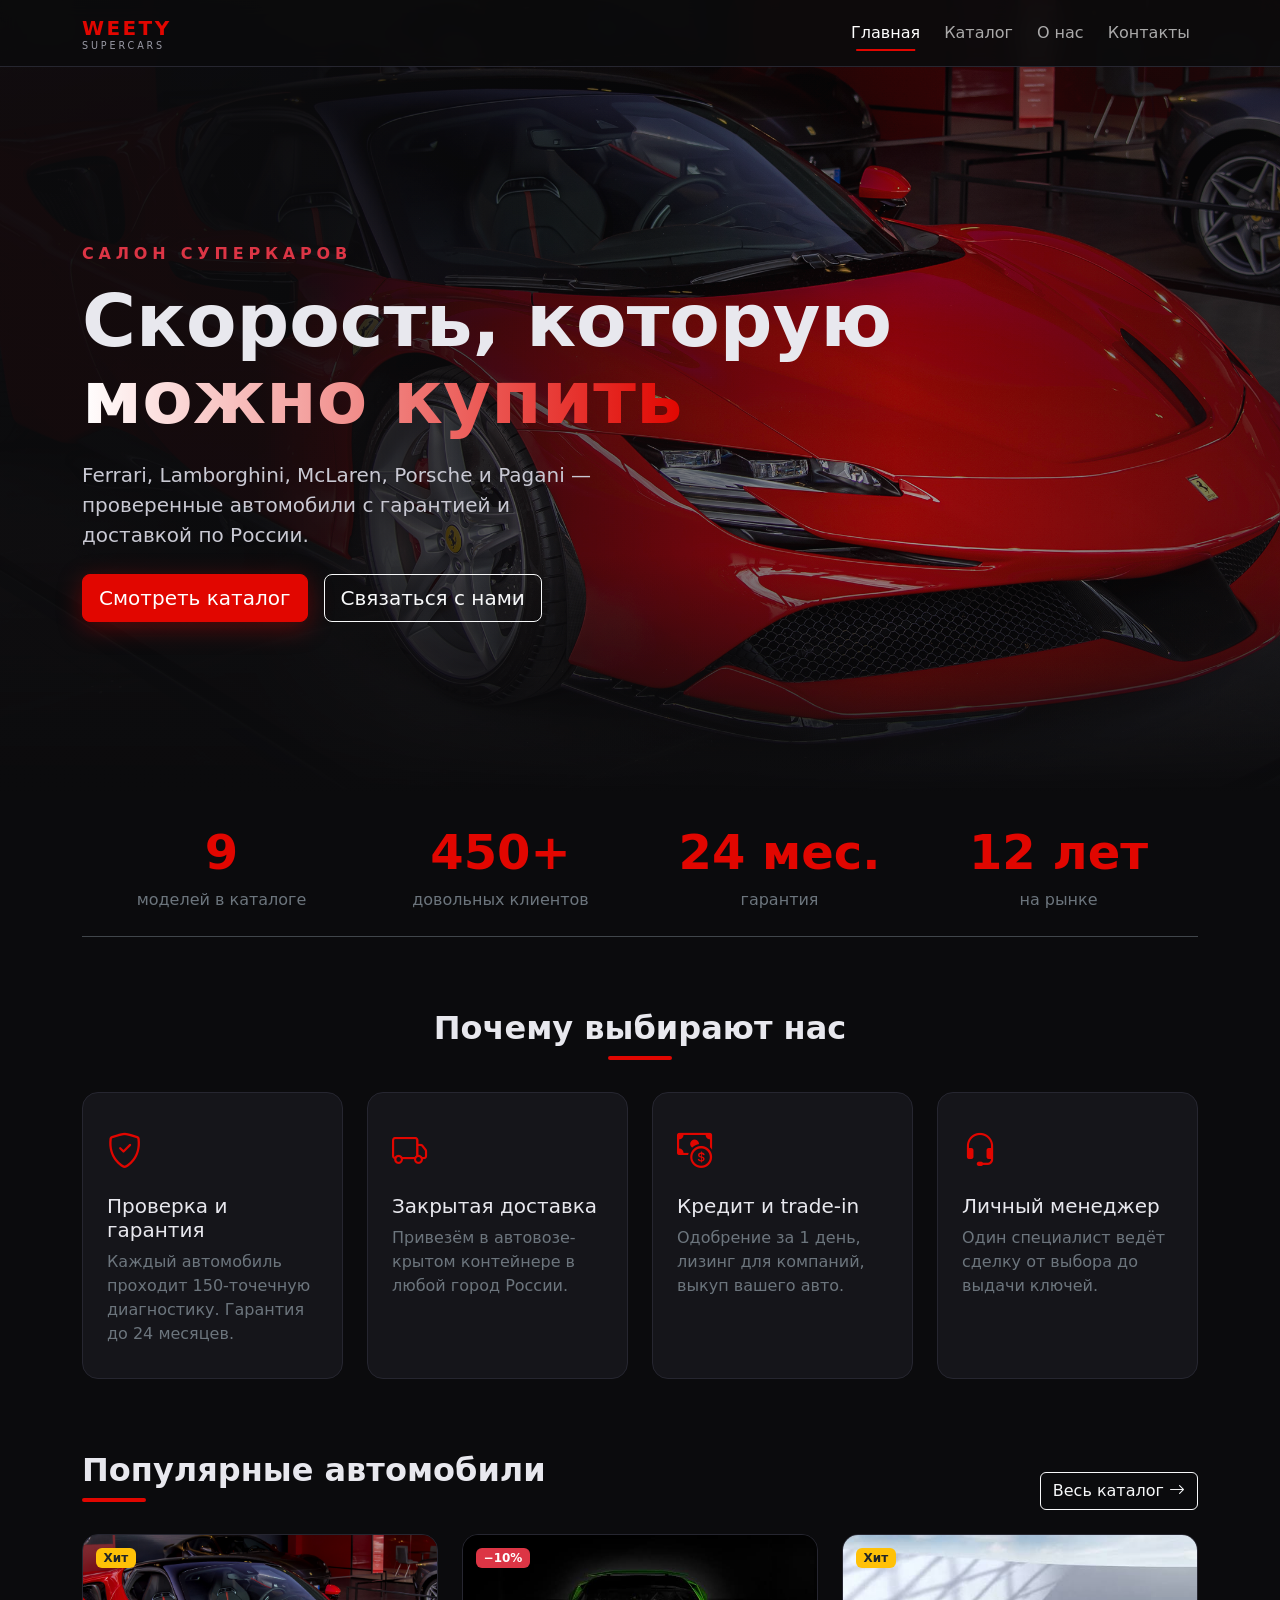
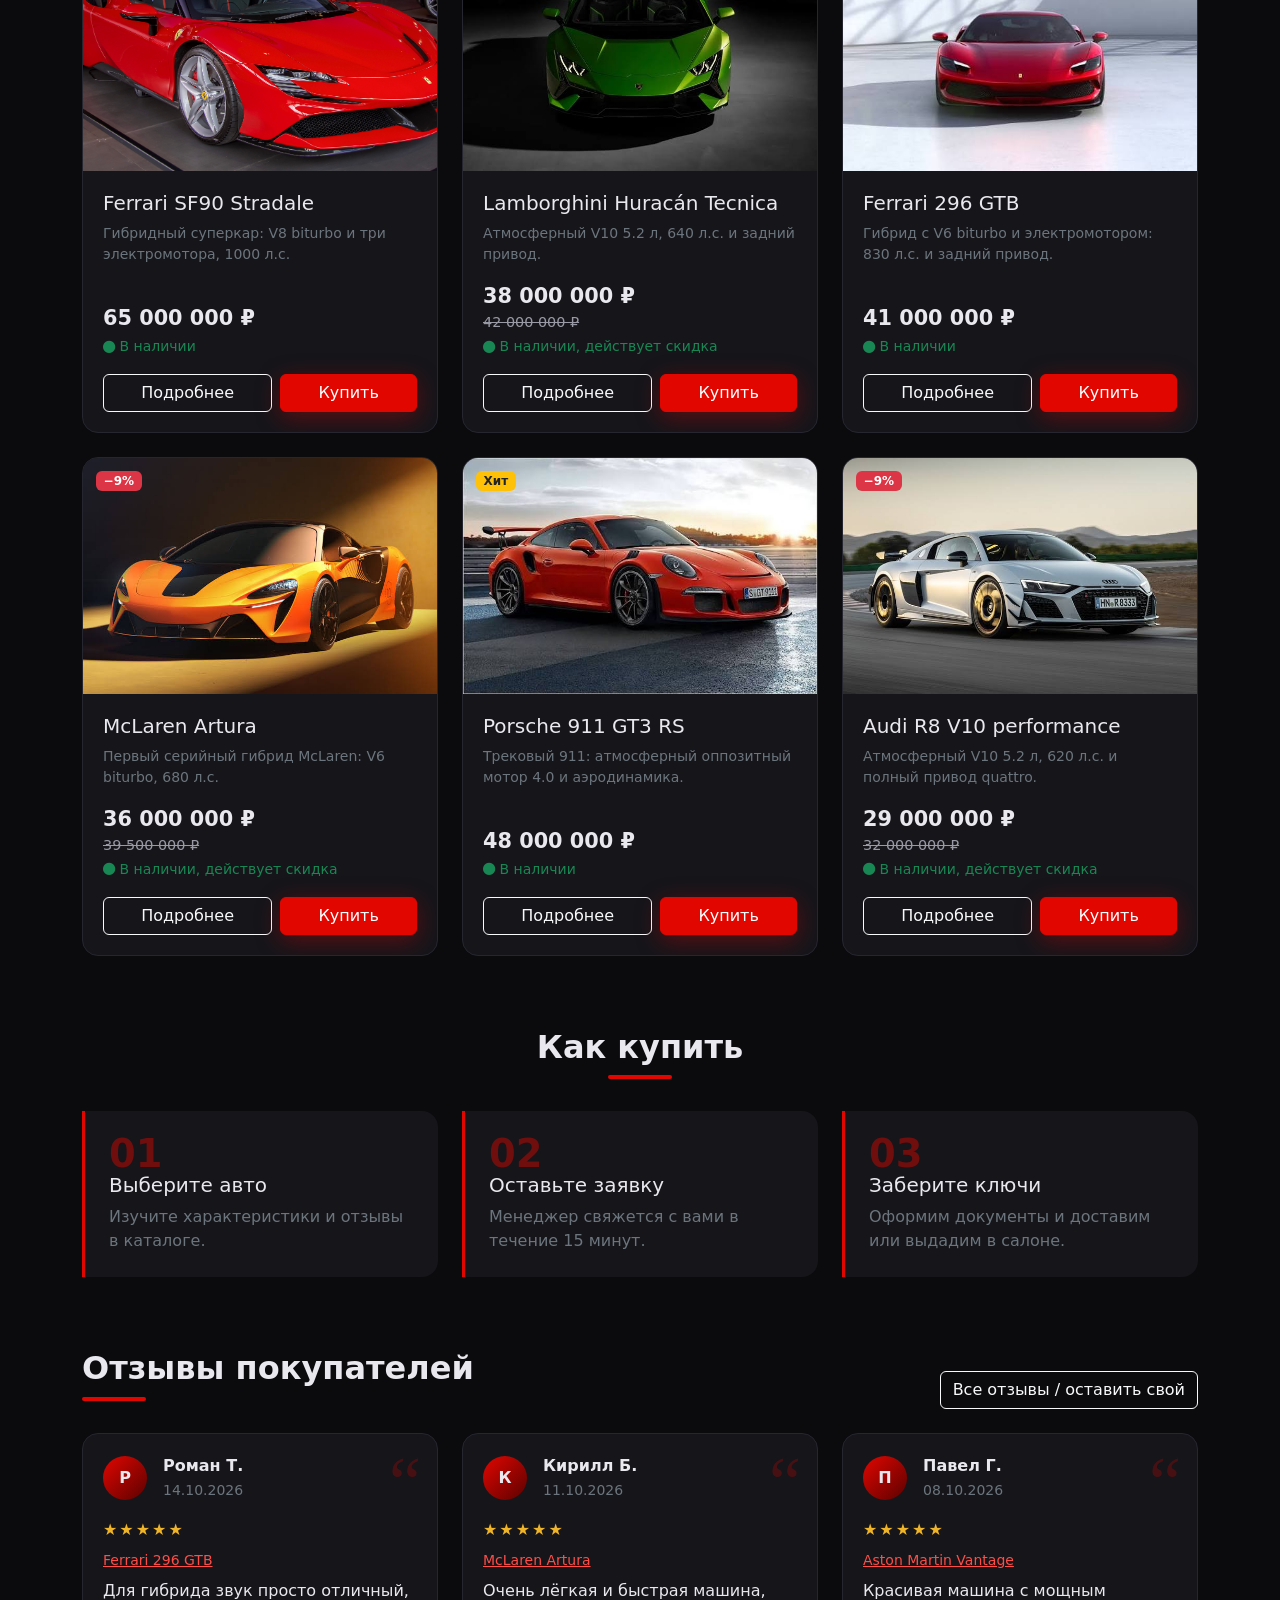
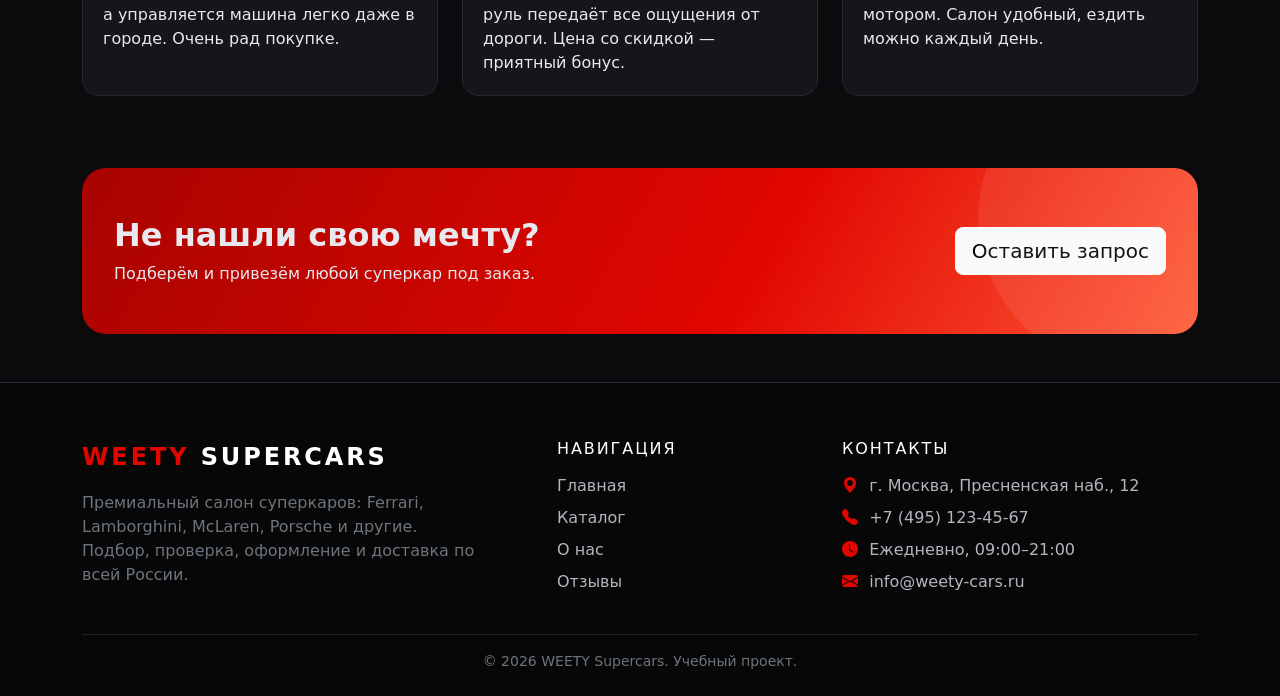
==== commit 153bc7e4: "обновление" ====
--- a/index.html
+++ b/index.html
@@ -1,197 +1,103 @@
 <!DOCTYPE html>
-<html lang="ru">
+<html lang="ru" data-bs-theme="dark">
 <head>
-  <meta charset="UTF-8">
-  <meta name="viewport" content="width=device-width, initial-scale=1.0">
-  <meta name="description" content="Главная страница учебного интернет-магазина.">
-  <title>Учебный интернет-магазин</title>
-  <link rel="stylesheet" href="css/style.css">
-  <script src="js/products.js"></script>
-  <script src="js/main.js" defer></script>
+<meta charset="UTF-8">
+<meta name="viewport" content="width=device-width, initial-scale=1">
+<meta name="description" content="Купить суперкар: Ferrari, Lamborghini, McLaren, Porsche. Каталог, отзывы, доставка.">
+<meta name="theme-color" content="#0b0b0d">
+<title>WEETY Supercars — салон суперкаров</title>
+<link href="https://cdn.jsdelivr.net/npm/bootstrap@5.3.3/dist/css/bootstrap.min.css" rel="stylesheet">
+<link href="https://cdn.jsdelivr.net/npm/bootstrap-icons@1.11.3/font/bootstrap-icons.min.css" rel="stylesheet">
+<link href="css/style.css" rel="stylesheet">
+<script src="https://cdn.jsdelivr.net/npm/bootstrap@5.3.3/dist/js/bootstrap.bundle.min.js" defer></script>
+<script src="js/data.js" defer></script>
+<script src="js/main.js" defer></script>
 </head>
-<body>
-<header class="site-header">
-    <div class="site-header__inner">
-      <a class="site-header__logo" href="index.html">SuperCars</a>
+<body data-page="home">
+<header>
+<nav class="navbar navbar-expand-lg fixed-top" aria-label="Основная навигация">
+  <div class="container">
+    <a class="navbar-brand" href="index.html"><span>WEETY</span><small>SUPERCARS</small></a>
+    <button class="navbar-toggler" type="button" data-bs-toggle="collapse" data-bs-target="#menu" aria-controls="menu" aria-expanded="false" aria-label="Открыть меню"><span class="navbar-toggler-icon"></span></button>
+    <div class="collapse navbar-collapse" id="menu"><ul class="navbar-nav ms-auto gap-lg-2"><li class="nav-item"><a class="nav-link active" href="index.html" aria-current="page">Главная</a></li><li class="nav-item"><a class="nav-link" href="catalog.html">Каталог</a></li><li class="nav-item"><a class="nav-link" href="about.html">О нас</a></li><li class="nav-item"><a class="nav-link" href="contacts.html">Контакты</a></li></ul></div>
+  </div>
+</nav>
+</header>
+<main>
 
-      <nav class="site-nav" aria-label="Основная навигация">
-        <ul class="site-nav__list">
-          <li class="site-nav__item"><a class="site-nav__link site-nav__link--active" href="index.html">Главная</a></li>
-          <li class="site-nav__item"><a class="site-nav__link" href="catalog.html">Каталог</a></li>
-          <li class="site-nav__item"><a class="site-nav__link" href="category.html">Категории</a></li>
-          <li class="site-nav__item"><a class="site-nav__link" href="about.html">О нас</a></li>
-          <li class="site-nav__item"><a class="site-nav__link" href="delivery.html">Доставка</a></li>
-          <li class="site-nav__item"><a class="site-nav__link" href="faq.html">Вопросы</a></li>
-          <li class="site-nav__item"><a class="site-nav__link" href="order.html">Заявка</a></li>
-          <li class="site-nav__item"><a class="site-nav__link" href="contacts.html">Контакты</a></li>
-        </ul>
-      </nav>
+<section class="hero">
+  <img class="hero__img" src="images/ferrari-sf90.png" alt="Красный Ferrari SF90 Stradale" fetchpriority="high">
+  <div class="container">
+    <p class="text-uppercase text-danger fw-bold" style="letter-spacing:.3em">Салон суперкаров</p>
+    <h1>Скорость, которую <span class="text-gradient">можно купить</span></h1>
+    <p class="lead my-4">Ferrari, Lamborghini, McLaren, Porsche и Pagani — проверенные автомобили с гарантией и доставкой по России.</p>
+    <div class="d-flex flex-wrap gap-3"><a class="btn btn-red btn-lg" href="catalog.html">Смотреть каталог</a><a class="btn btn-outline-light btn-lg" href="contacts.html">Связаться с нами</a></div>
+  </div>
+</section>
+<section class="container"><div class="row row-cols-2 row-cols-md-4 g-0 border-bottom border-secondary-subtle">
+  <div class="col stat"><div class="stat__num" data-count="9">0</div><div class="text-secondary">моделей в каталоге</div></div>
+  <div class="col stat"><div class="stat__num" data-count="450" data-suffix="+">0</div><div class="text-secondary">довольных клиентов</div></div>
+  <div class="col stat"><div class="stat__num" data-count="24" data-suffix=" мес.">0</div><div class="text-secondary">гарантия</div></div>
+  <div class="col stat"><div class="stat__num" data-count="12" data-suffix=" лет">0</div><div class="text-secondary">на рынке</div></div>
+</div></section>
+
+<section class="section"><div class="container">
+  <h2 class="section__title text-center">Почему выбирают нас</h2>
+  <div class="row g-4">
+    <div class="col-sm-6 col-lg-3 reveal"><div class="feature"><i class="bi bi-shield-check"></i><h3 class="h5 mt-3">Проверка и гарантия</h3><p class="text-secondary mb-0">Каждый автомобиль проходит 150-точечную диагностику. Гарантия до 24 месяцев.</p></div></div>
+    <div class="col-sm-6 col-lg-3 reveal"><div class="feature"><i class="bi bi-truck"></i><h3 class="h5 mt-3">Закрытая доставка</h3><p class="text-secondary mb-0">Привезём в автовозе-крытом контейнере в любой город России.</p></div></div>
+    <div class="col-sm-6 col-lg-3 reveal"><div class="feature"><i class="bi bi-cash-coin"></i><h3 class="h5 mt-3">Кредит и trade-in</h3><p class="text-secondary mb-0">Одобрение за 1 день, лизинг для компаний, выкуп вашего авто.</p></div></div>
+    <div class="col-sm-6 col-lg-3 reveal"><div class="feature"><i class="bi bi-headset"></i><h3 class="h5 mt-3">Личный менеджер</h3><p class="text-secondary mb-0">Один специалист ведёт сделку от выбора до выдачи ключей.</p></div></div>
+  </div>
+</div></section>
+
+<section class="section pt-0"><div class="container">
+  <div class="d-flex justify-content-between align-items-end flex-wrap gap-2"><h2 class="section__title">Популярные автомобили</h2><a class="btn btn-outline-light mb-4" href="catalog.html">Весь каталог <i class="bi bi-arrow-right"></i></a></div>
+  <div class="row g-4" id="popular"></div>
+</div></section>
+
+<section class="section pt-0"><div class="container">
+  <h2 class="section__title text-center">Как купить</h2>
+  <div class="row g-4">
+    <div class="col-md-4 reveal"><div class="step"><div class="step__num">01</div><h3 class="h5">Выберите авто</h3><p class="text-secondary mb-0">Изучите характеристики и отзывы в каталоге.</p></div></div>
+    <div class="col-md-4 reveal"><div class="step"><div class="step__num">02</div><h3 class="h5">Оставьте заявку</h3><p class="text-secondary mb-0">Менеджер свяжется с вами в течение 15 минут.</p></div></div>
+    <div class="col-md-4 reveal"><div class="step"><div class="step__num">03</div><h3 class="h5">Заберите ключи</h3><p class="text-secondary mb-0">Оформим документы и доставим или выдадим в салоне.</p></div></div>
+  </div>
+</div></section>
+
+<section class="section pt-0"><div class="container">
+  <div class="d-flex justify-content-between align-items-end flex-wrap gap-2"><h2 class="section__title">Отзывы покупателей</h2><a class="btn btn-outline-light mb-4" href="reviews.html">Все отзывы / оставить свой</a></div>
+  <div class="row g-4" id="home-reviews"></div>
+</div></section>
+
+<section class="container"><div class="cta text-center text-md-start"><div class="row align-items-center"><div class="col-md-8"><h2 class="fw-bold">Не нашли свою мечту?</h2><p class="mb-md-0">Подберём и привезём любой суперкар под заказ.</p></div><div class="col-md-4 text-md-end"><a class="btn btn-light btn-lg" href="contacts.html">Оставить запрос</a></div></div></div></section>
+</main>
+<footer class="footer">
+<div class="container">
+  <div class="row g-4">
+    <div class="col-lg-5">
+      <a class="navbar-brand text-white text-decoration-none fs-4" href="index.html"><span style="color:var(--w-red)">WEETY</span> SUPERCARS</a>
+      <p class="text-secondary mt-3 pe-lg-5">Премиальный салон суперкаров: Ferrari, Lamborghini, McLaren, Porsche и другие. Подбор, проверка, оформление и доставка по всей России.</p>
     </div>
-  </header>
-
-  <main class="page">
-    <section class="hero">
-      <h1 class="hero__title">Суперкары для тех, кто любит скорость</h1>
-      <p class="hero__text">
-        Каталог избранных суперкаров Ferrari, Lamborghini и McLaren. Выберите
-        модель, изучите характеристики, прочитайте отзывы и оставьте заявку.
-      </p>
-      <a class="button button--primary" href="#popular">Перейти к автомобилям</a>
-    </section>
-
-    <section class="section" id="about">
-      <h2 class="section__title">О проекте</h2>
-      <p>
-        В рамках проекта разработан многостраничный сайт магазина суперкаров
-        на HTML, CSS и JavaScript: семантическая разметка, Flexbox, Grid, БЭМ.
-      </p>
-    </section>
-
-    <section class="section" id="advantages">
-      <h2 class="section__title">Преимущества магазина</h2>
-      <ul class="advantages-list">
-        <li class="advantages-list__item">подробные характеристики каждого автомобиля;</li>
-        <li class="advantages-list__item">отзывы покупателей и средняя оценка;</li>
-        <li class="advantages-list__item">удобные фильтры и категории;</li>
-        <li class="advantages-list__item">быстрая заявка прямо с главной страницы.</li>
+    <div class="col-6 col-lg-3">
+      <h2>Навигация</h2>
+      <nav aria-label="Навигация в подвале"><ul class="list-unstyled">
+        <li><a href="index.html">Главная</a></li><li><a href="catalog.html">Каталог</a></li><li><a href="about.html">О нас</a></li><li><a href="reviews.html">Отзывы</a></li>
+      </ul></nav>
+    </div>
+    <div class="col-12 col-lg-4">
+      <h2>Контакты</h2>
+      <ul class="list-unstyled contacts">
+        <li><i class="bi bi-geo-alt-fill"></i><span>г. Москва, Пресненская наб., 12</span></li>
+        <li><i class="bi bi-telephone-fill"></i><a href="tel:+74951234567">+7 (495) 123-45-67</a></li>
+        <li><i class="bi bi-clock-fill"></i><span>Ежедневно, 09:00–21:00</span></li>
+        <li><i class="bi bi-envelope-fill"></i><a href="mailto:info@weety-cars.ru">info@weety-cars.ru</a></li>
       </ul>
-    </section>
-
-    <section class="section" id="categories">
-      <h2 class="section__title">Категории</h2>
-      <div class="categories-grid" data-categories></div>
-    </section>
-
-    <section class="section" id="popular">
-      <h2 class="section__title">Популярные автомобили</h2>
-      <div class="products-grid" data-products data-order></div>
-    </section>
-
-    <section class="section" id="reviews">
-      <h2 class="section__title">Отзывы покупателей</h2>
-      <div class="reviews__list" id="home-reviews"></div>
-    </section>
-
-    <section class="section" id="faq">
-      <h2 class="section__title">Частые вопросы</h2>
-
-      <div class="faq">
-        <details class="faq__item" name="faq">
-          <summary class="faq__question">Как оформить заявку?</summary>
-          <p class="faq__answer">Нажмите «Заказать» у автомобиля или откройте страницу «Заявка» и заполните форму.</p>
-        </details>
-
-        <details class="faq__item" name="faq">
-          <summary class="faq__question">Как быстро вам ответят?</summary>
-          <p class="faq__answer">Это учебный проект, поэтому заявки никуда не отправляются.</p>
-        </details>
-
-        <details class="faq__item" name="faq">
-          <summary class="faq__question">Какая гарантия на автомобили?</summary>
-          <p class="faq__answer">От 24 до 36 месяцев в зависимости от модели. Точный срок указан в характеристиках.</p>
-        </details>
-
-        <details class="faq__item" name="faq">
-          <summary class="faq__question">Можно ли оплатить автомобиль в лизинг?</summary>
-          <p class="faq__answer">Да, остаток суммы можно оплатить через лизинг. Подробности — на странице «Доставка».</p>
-        </details>
-      </div>
-
-      <p><a href="faq.html">Все вопросы и ответы</a></p>
-    </section>
-
-    <aside class="aside-info">
-      <h2 class="aside-info__title">Информация для студентов</h2>
-      <p class="aside-info__text">
-        На следующих этапах проект будет расширяться: появятся
-        CSS-фреймворки, адаптивная версия и JavaScript-интерактивность.
-      </p>
-    </aside>
-  </main>
-
-  <footer class="site-footer" id="contacts">
-    <div class="site-footer__inner">
-      <p class="site-footer__text">&copy; 2026 Учебный проект. Все права защищены.</p>
-      <p class="site-footer__text">Дисциплина: Фронтенд и бэкенд разработка</p>
     </div>
-  </footer>
-
-  <dialog class="order-dialog" id="order-dialog" aria-labelledby="order-dialog-title">
-    <div class="order-dialog__header">
-      <h2 class="order-dialog__title" id="order-dialog-title">Оформление заявки</h2>
-      <button class="order-dialog__close" type="button" data-close-dialog aria-label="Закрыть окно">&times;</button>
-    </div>
-
-    <div class="order-dialog__product" id="dialog-product" hidden>
-      <img class="order-dialog__thumb" id="dialog-product-img" src="" alt="" width="96" height="60">
-      <div>
-        <p class="order-dialog__product-name" id="dialog-product-name"></p>
-        <p class="order-dialog__product-price" id="dialog-product-price"></p>
-      </div>
-    </div>
-
-    <form class="order-form order-form--in-dialog" id="order-form" action="#" method="post" novalidate>
-      <input id="selected-product" name="selected-product" type="hidden">
-
-      <div class="order-form__field">
-        <label class="order-form__label" for="order-name">Имя</label>
-        <input class="order-form__input" id="order-name" name="name" type="text"
-               placeholder="Введите ваше имя" minlength="2" autocomplete="given-name" required>
-      </div>
-
-      <div class="order-form__field">
-        <label class="order-form__label" for="order-email">E-mail</label>
-        <input class="order-form__input" id="order-email" name="email" type="email"
-               placeholder="example@mail.ru" autocomplete="email" required>
-      </div>
-
-      <div class="order-form__field">
-        <label class="order-form__label" for="order-phone">Телефон</label>
-        <input class="order-form__input" id="order-phone" name="phone" type="tel" inputmode="tel"
-               placeholder="+7 (900) 000-00-00"
-               pattern="^\+7 \(\d{3}\) \d{3}-\d{2}-\d{2}$" required>
-        <small class="order-form__hint">Формат: +7 (900) 000-00-00</small>
-      </div>
-
-      <div class="order-form__field">
-        <label class="order-form__label" for="order-date">Дата связи</label>
-        <input class="order-form__input" id="order-date" name="date" type="date">
-      </div>
-
-      <div class="order-form__field">
-        <label class="order-form__label" for="order-topic">Тема заявки</label>
-        <select class="order-form__select" id="order-topic" name="topic" required>
-          <option value="">Выберите тему</option>
-          <option value="product">Заказ товара</option>
-          <option value="consultation">Консультация</option>
-          <option value="delivery">Доставка</option>
-        </select>
-      </div>
-
-      <div class="order-form__field">
-        <label class="order-form__label" for="order-comment">Комментарий</label>
-        <textarea class="order-form__textarea" id="order-comment" name="comment" rows="4"
-                  placeholder="Укажите дополнительную информацию"></textarea>
-      </div>
-
-      <div class="order-form__field">
-        <label class="order-form__label">
-          <input class="order-form__checkbox" id="order-agreement" name="agreement" type="checkbox" required>
-          Я согласен на обработку данных
-        </label>
-      </div>
-
-      <div class="order-form__actions order-form__actions--sticky">
-        <button class="button button--secondary" type="button" data-close-dialog>Закрыть</button>
-        <button class="button button--primary" type="submit">Отправить заявку</button>
-      </div>
-    </form>
-  </dialog>
-
-  <p class="success-message" id="success-message" hidden>
-    Форма успешно отправлена!
-  </p>
-
-  <a class="to-top" href="#top" aria-label="Наверх" title="Наверх"></a>
+  </div>
+  <hr class="border-secondary mt-4">
+  <p class="text-secondary small text-center mb-0">© 2026 WEETY Supercars. Учебный проект.</p>
+</div>
+</footer>
 </body>
 </html>
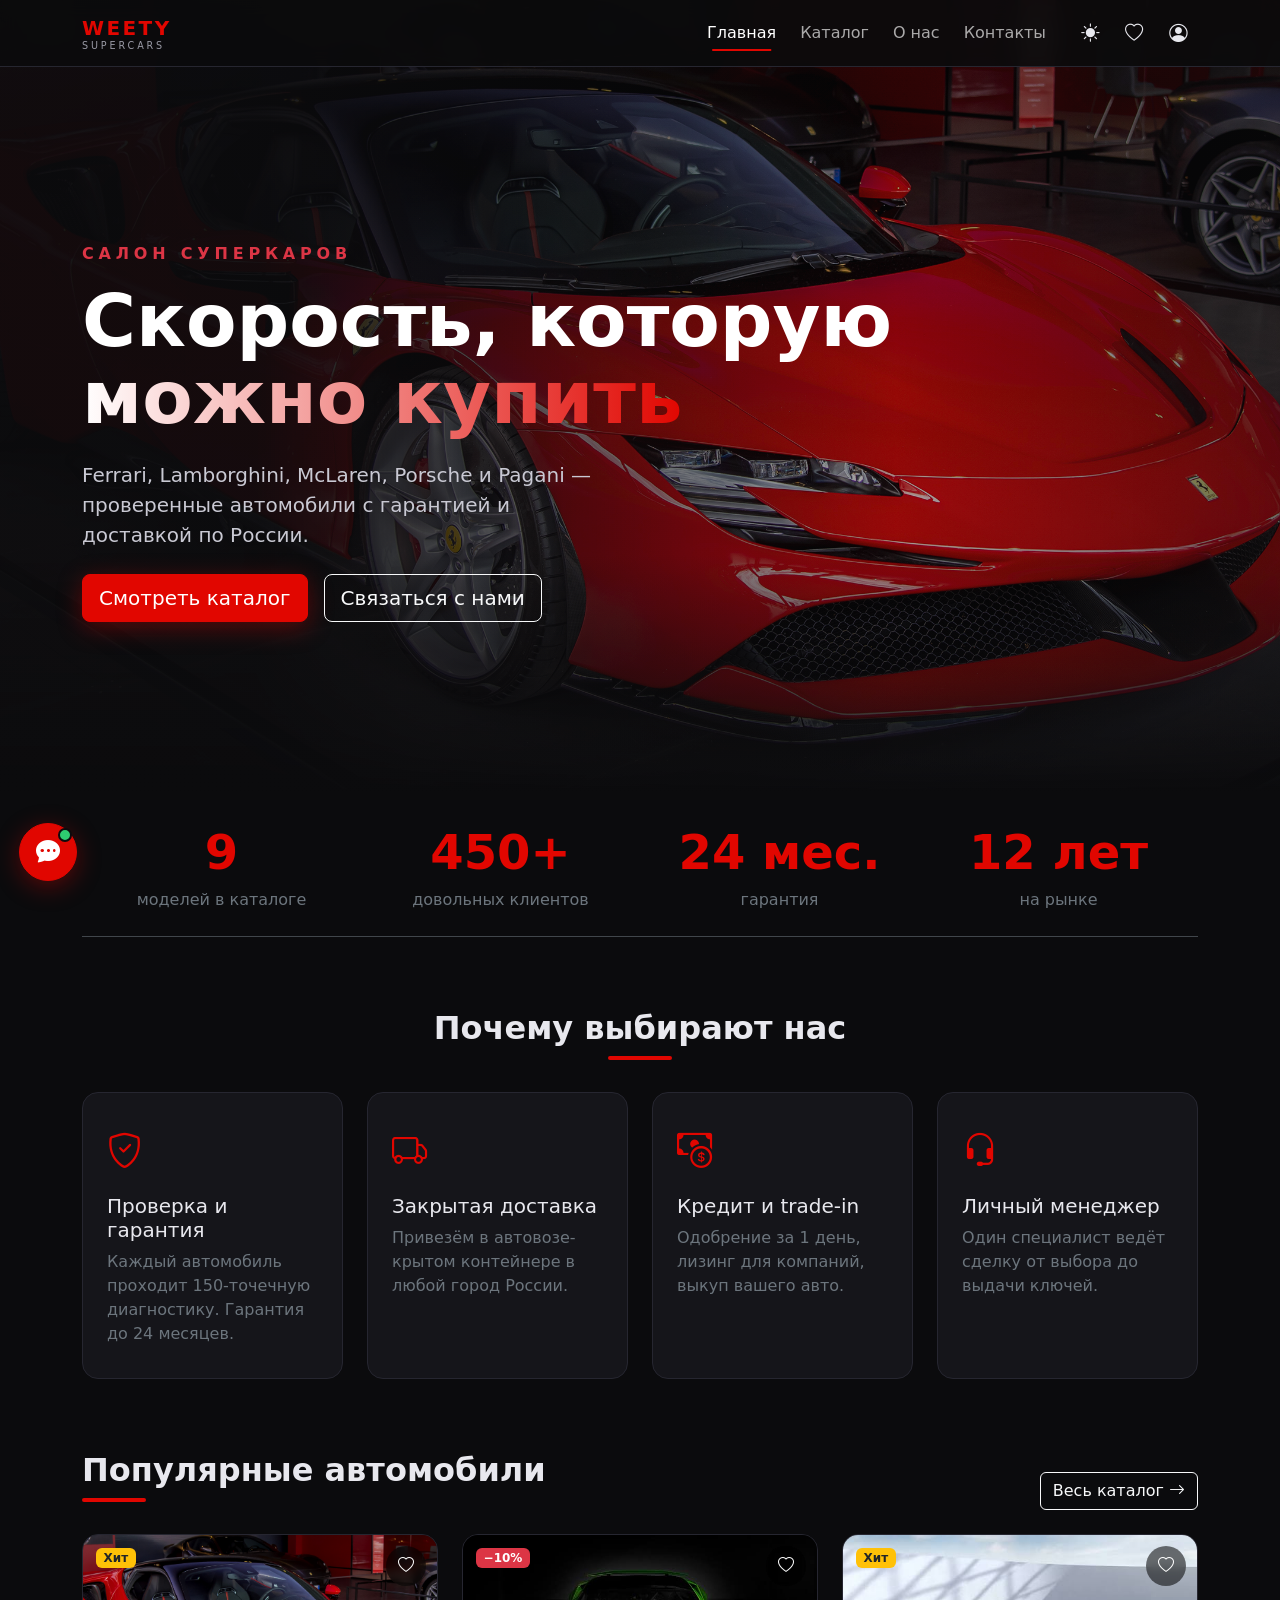
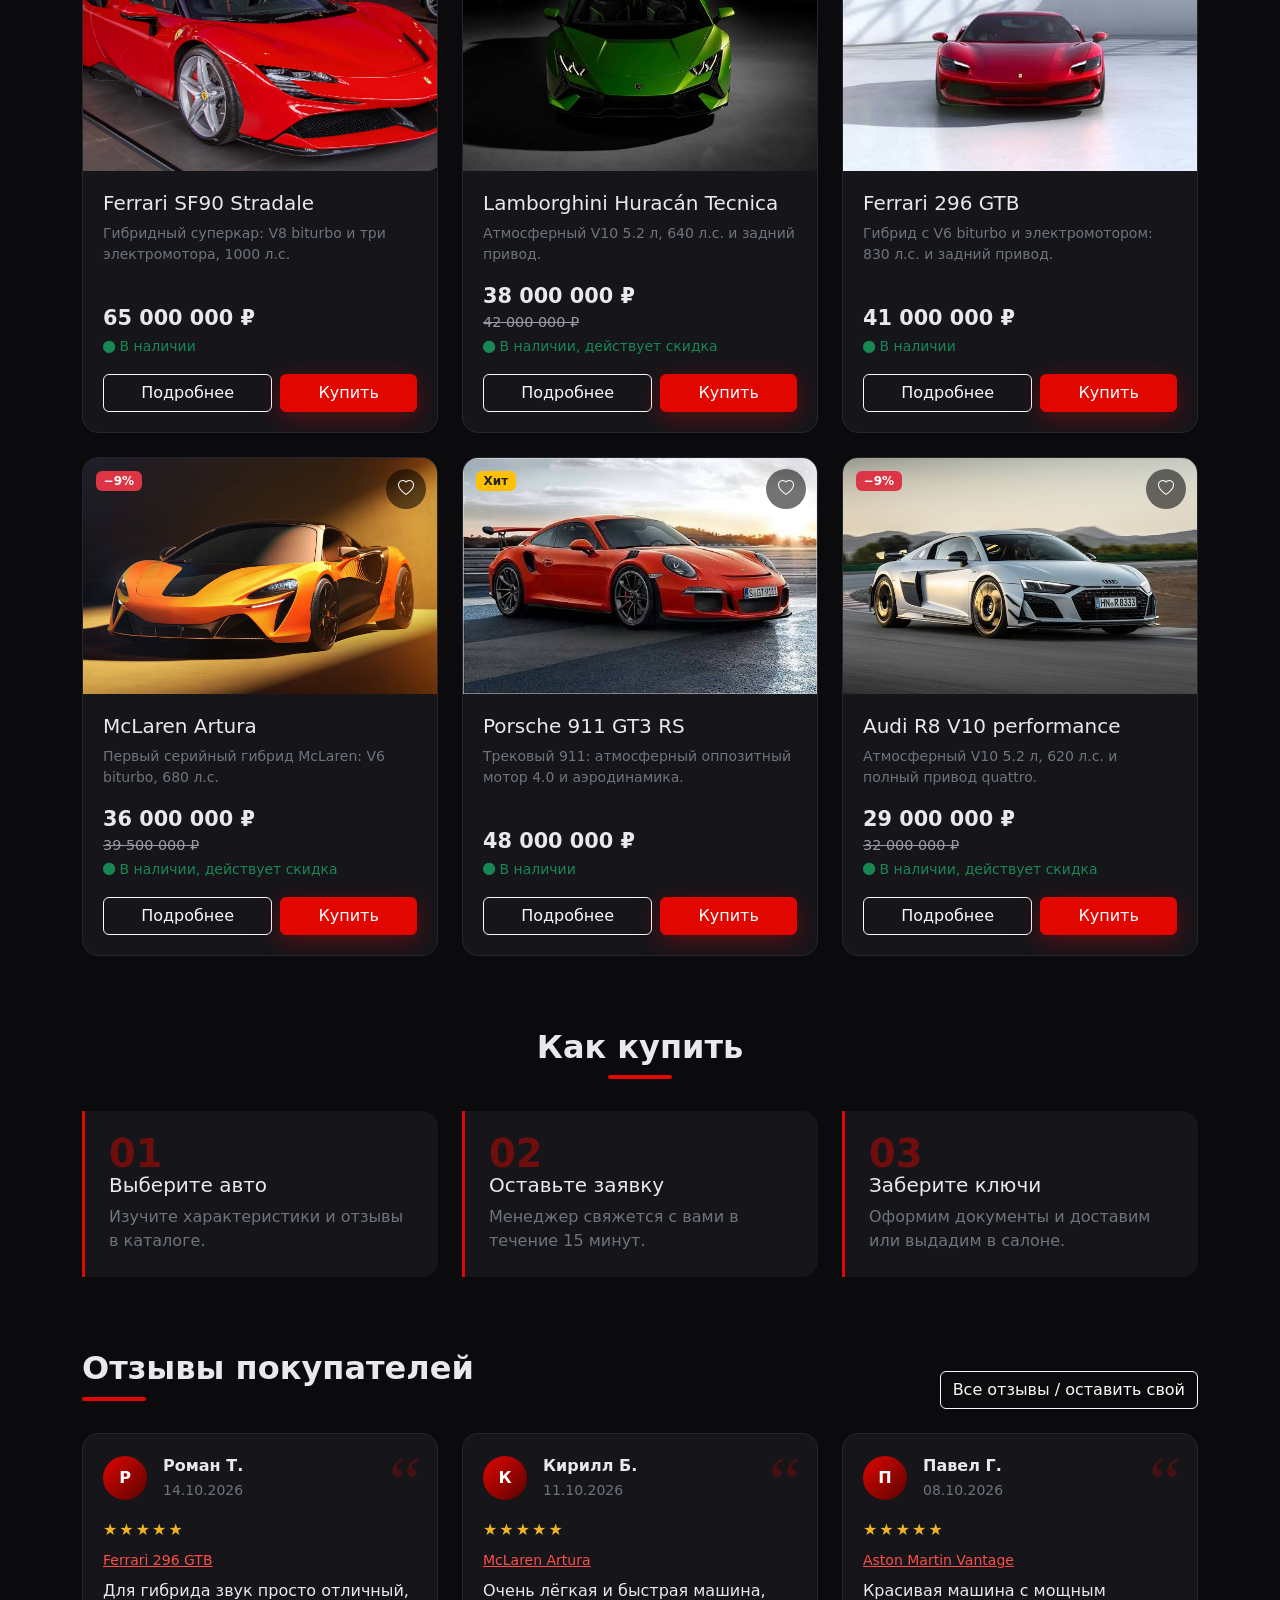
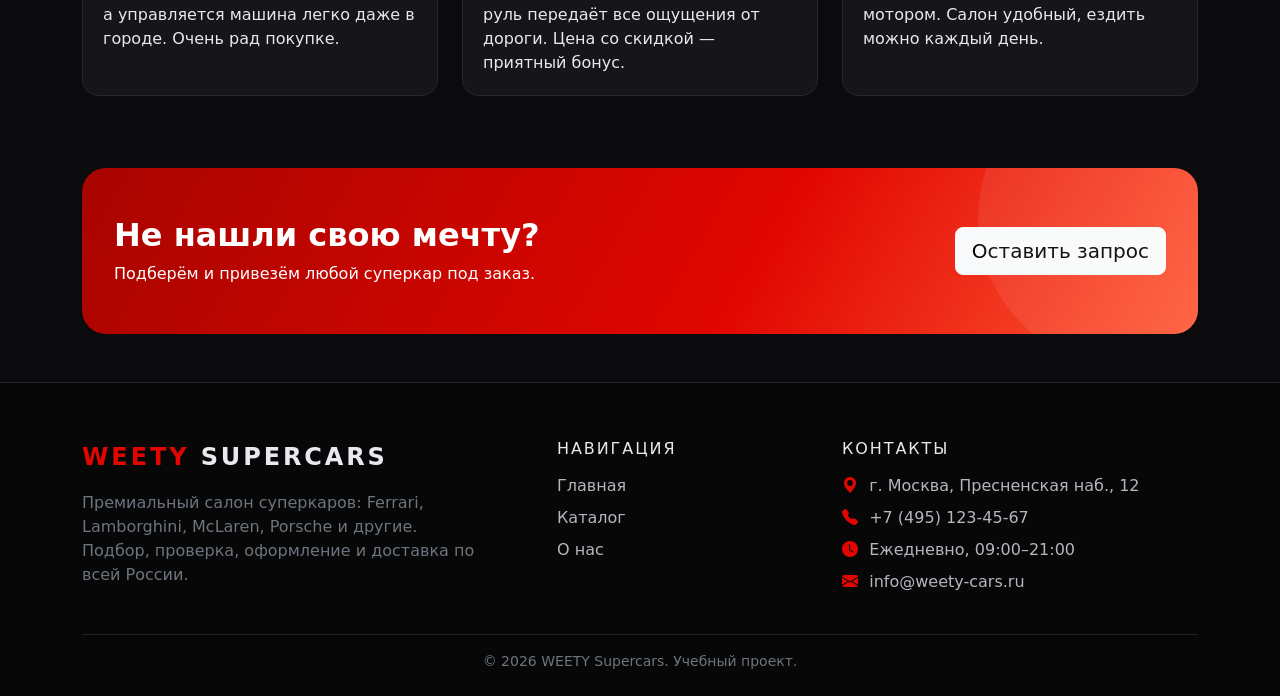
==== commit 3d199c67: "applog" ====
--- a/index.html
+++ b/index.html
@@ -5,6 +5,7 @@
 <meta name="viewport" content="width=device-width, initial-scale=1">
 <meta name="description" content="Купить суперкар: Ferrari, Lamborghini, McLaren, Porsche. Каталог, отзывы, доставка.">
 <meta name="theme-color" content="#0b0b0d">
+<script>try{var t=localStorage.getItem("weety:theme")||"dark";document.documentElement.setAttribute("data-bs-theme",t)}catch(e){}</script>
 <title>WEETY Supercars — салон суперкаров</title>
 <link href="https://cdn.jsdelivr.net/npm/bootstrap@5.3.3/dist/css/bootstrap.min.css" rel="stylesheet">
 <link href="https://cdn.jsdelivr.net/npm/bootstrap-icons@1.11.3/font/bootstrap-icons.min.css" rel="stylesheet">
@@ -18,8 +19,13 @@
 <nav class="navbar navbar-expand-lg fixed-top" aria-label="Основная навигация">
   <div class="container">
     <a class="navbar-brand" href="index.html"><span>WEETY</span><small>SUPERCARS</small></a>
-    <button class="navbar-toggler" type="button" data-bs-toggle="collapse" data-bs-target="#menu" aria-controls="menu" aria-expanded="false" aria-label="Открыть меню"><span class="navbar-toggler-icon"></span></button>
-    <div class="collapse navbar-collapse" id="menu"><ul class="navbar-nav ms-auto gap-lg-2"><li class="nav-item"><a class="nav-link active" href="index.html" aria-current="page">Главная</a></li><li class="nav-item"><a class="nav-link" href="catalog.html">Каталог</a></li><li class="nav-item"><a class="nav-link" href="about.html">О нас</a></li><li class="nav-item"><a class="nav-link" href="contacts.html">Контакты</a></li></ul></div>
+    <div class="d-flex align-items-center gap-1 ms-auto ms-lg-0 order-2 order-lg-3">
+      <button class="icon-btn" type="button" id="themeBtn" aria-label="Переключить тему оформления"><i class="bi bi-sun-fill"></i></button>
+      <a class="icon-btn position-relative" href="favorites.html" aria-label="Избранное"><i class="bi bi-heart"></i><span class="badge rounded-pill bg-danger fav-badge" id="favCount" hidden>0</span></a>
+      <a class="icon-btn" href="account.html" id="accLink" aria-label="Личный кабинет"><i class="bi bi-person-circle"></i></a>
+    </div>
+    <button class="navbar-toggler order-3 ms-2" type="button" data-bs-toggle="collapse" data-bs-target="#menu" aria-controls="menu" aria-expanded="false" aria-label="Открыть меню"><span class="navbar-toggler-icon"></span></button>
+    <div class="collapse navbar-collapse order-4 order-lg-2" id="menu"><ul class="navbar-nav ms-auto me-lg-3 gap-lg-2"><li class="nav-item"><a class="nav-link active" href="index.html" aria-current="page">Главная</a></li><li class="nav-item"><a class="nav-link" href="catalog.html">Каталог</a></li><li class="nav-item"><a class="nav-link" href="about.html">О нас</a></li><li class="nav-item"><a class="nav-link" href="contacts.html">Контакты</a></li></ul></div>
   </div>
 </nav>
 </header>
@@ -76,13 +82,13 @@
 <div class="container">
   <div class="row g-4">
     <div class="col-lg-5">
-      <a class="navbar-brand text-white text-decoration-none fs-4" href="index.html"><span style="color:var(--w-red)">WEETY</span> SUPERCARS</a>
+      <a class="navbar-brand footer-brand text-decoration-none fs-4" href="index.html"><span style="color:var(--w-red)">WEETY</span> SUPERCARS</a>
       <p class="text-secondary mt-3 pe-lg-5">Премиальный салон суперкаров: Ferrari, Lamborghini, McLaren, Porsche и другие. Подбор, проверка, оформление и доставка по всей России.</p>
     </div>
     <div class="col-6 col-lg-3">
       <h2>Навигация</h2>
       <nav aria-label="Навигация в подвале"><ul class="list-unstyled">
-        <li><a href="index.html">Главная</a></li><li><a href="catalog.html">Каталог</a></li><li><a href="about.html">О нас</a></li><li><a href="reviews.html">Отзывы</a></li>
+        <li><a href="index.html">Главная</a></li><li><a href="catalog.html">Каталог</a></li><li><a href="about.html">О нас</a></li>
       </ul></nav>
     </div>
     <div class="col-12 col-lg-4">
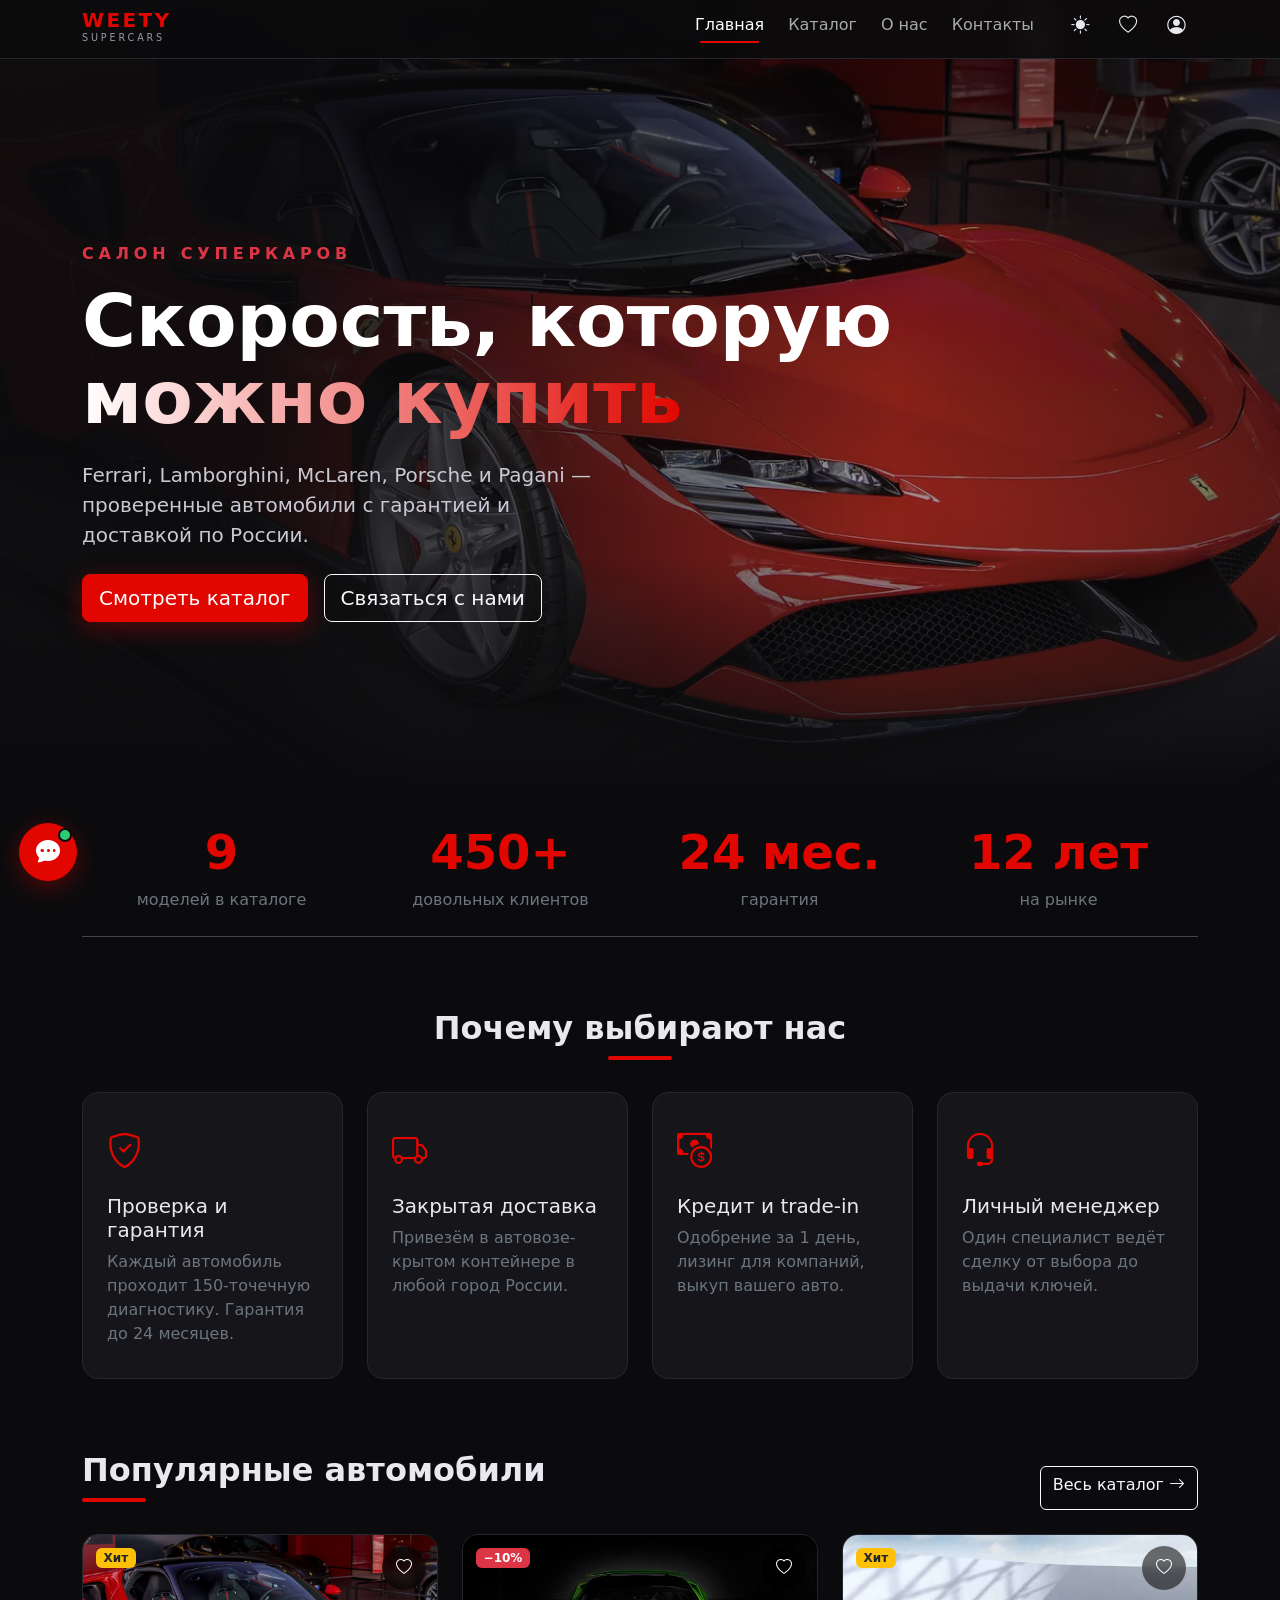
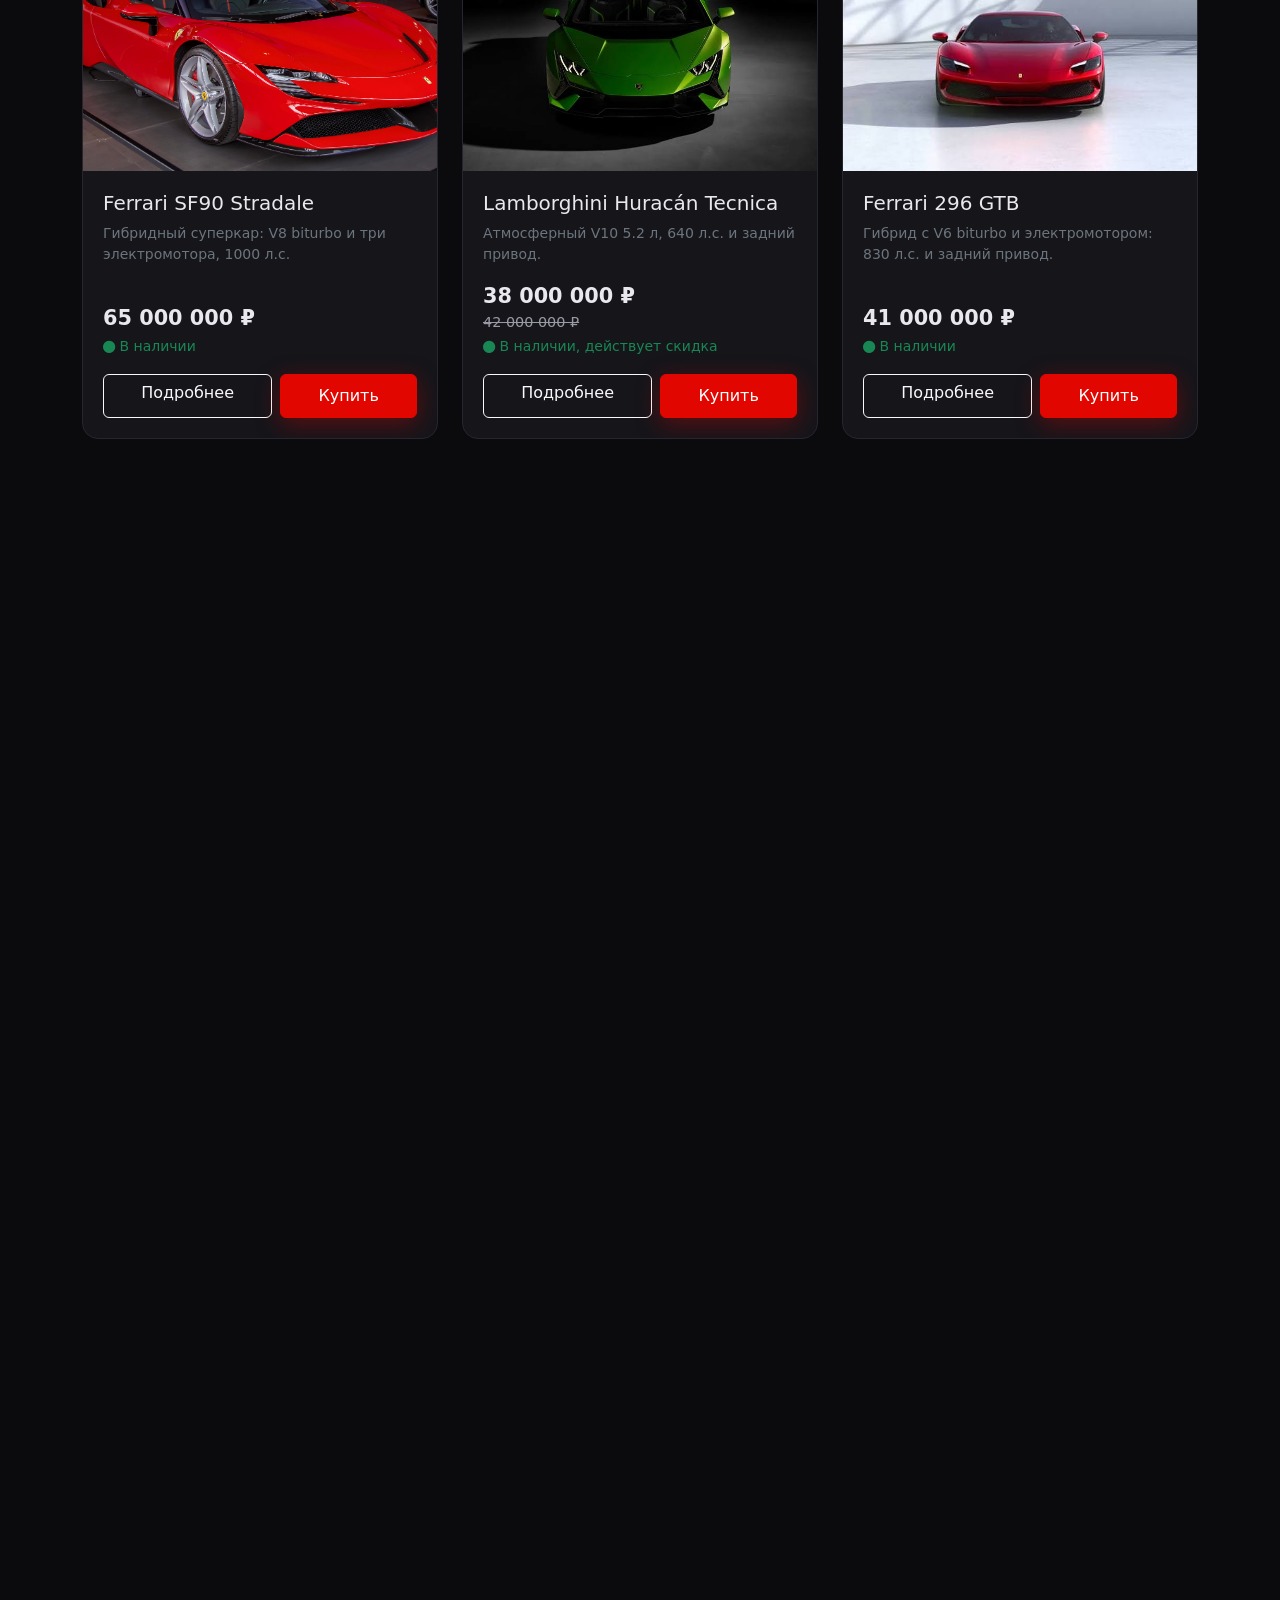
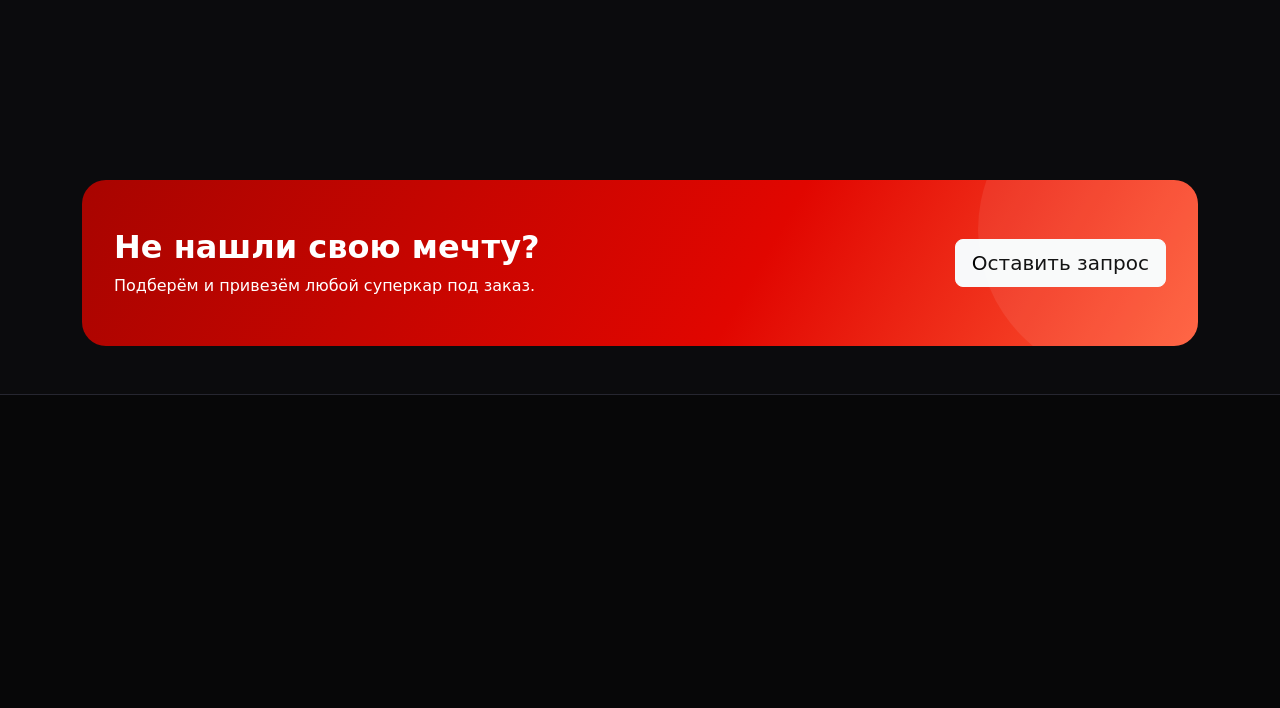
==== commit f083c630: "gitlog" ====
--- a/index.html
+++ b/index.html
@@ -2,9 +2,33 @@
 <html lang="ru" data-bs-theme="dark">
 <head>
 <meta charset="UTF-8">
-<meta name="viewport" content="width=device-width, initial-scale=1">
+<meta name="viewport" content="width=device-width, initial-scale=1, viewport-fit=cover">
 <meta name="description" content="Купить суперкар: Ferrari, Lamborghini, McLaren, Porsche. Каталог, отзывы, доставка.">
 <meta name="theme-color" content="#0b0b0d">
+<link rel="canonical" href="https://weety-cars.ru/">
+<meta name="robots" content="index, follow, max-image-preview:large">
+<meta property="og:type" content="website">
+<meta property="og:site_name" content="WEETY Supercars">
+<meta property="og:locale" content="ru_RU">
+<meta property="og:title" content="WEETY Supercars — салон суперкаров">
+<meta property="og:description" content="Купить суперкар: Ferrari, Lamborghini, McLaren, Porsche. Каталог, отзывы, доставка.">
+<meta property="og:url" content="https://weety-cars.ru/">
+<meta property="og:image" content="https://weety-cars.ru/images/optimized/og-cover.jpg">
+<meta property="og:image:width" content="1200">
+<meta property="og:image:height" content="630">
+<meta property="og:image:alt" content="Красный суперкар Ferrari SF90 Stradale">
+<meta name="twitter:card" content="summary_large_image">
+<meta name="twitter:title" content="WEETY Supercars — салон суперкаров">
+<meta name="twitter:description" content="Купить суперкар: Ferrari, Lamborghini, McLaren, Porsche. Каталог, отзывы, доставка.">
+<meta name="twitter:image" content="https://weety-cars.ru/images/optimized/og-cover.jpg">
+<meta name="mobile-web-app-capable" content="yes">
+<meta name="apple-mobile-web-app-capable" content="yes">
+<meta name="apple-mobile-web-app-title" content="WEETY">
+<link rel="manifest" href="manifest.webmanifest">
+<link rel="icon" href="icons/icon-192.png" type="image/png">
+<link rel="apple-touch-icon" href="icons/icon-192.png">
+<link rel="preconnect" href="https://cdn.jsdelivr.net" crossorigin>
+<script type="application/ld+json">{"@context": "https://schema.org", "@type": "AutoDealer", "name": "WEETY Supercars", "url": "https://weety-cars.ru", "image": "https://weety-cars.ru/images/optimized/og-cover.jpg", "telephone": "+74951234567", "email": "info@weety-cars.ru", "priceRange": "₽₽₽₽", "address": {"@type": "PostalAddress", "streetAddress": "Пресненская наб., 12", "addressLocality": "Москва", "addressCountry": "RU"}, "geo": {"@type": "GeoCoordinates", "latitude": 55.748, "longitude": 37.5365}, "openingHoursSpecification": {"@type": "OpeningHoursSpecification", "dayOfWeek": ["Monday", "Tuesday", "Wednesday", "Thursday", "Friday", "Saturday", "Sunday"], "opens": "09:00", "closes": "21:00"}}</script>
 <script>try{var t=localStorage.getItem("weety:theme")||"dark";document.documentElement.setAttribute("data-bs-theme",t)}catch(e){}</script>
 <title>WEETY Supercars — салон суперкаров</title>
 <link href="https://cdn.jsdelivr.net/npm/bootstrap@5.3.3/dist/css/bootstrap.min.css" rel="stylesheet">
@@ -32,7 +56,10 @@
 <main>
 
 <section class="hero">
-  <img class="hero__img" src="images/ferrari-sf90.png" alt="Красный Ferrari SF90 Stradale" fetchpriority="high">
+  <picture>
+    <source type="image/webp" srcset="images/optimized/ferrari-sf90-640.webp 640w, images/optimized/ferrari-sf90-1024.webp 1024w, images/optimized/ferrari-sf90-1600.webp 1600w" sizes="100vw">
+    <img class="hero__img" src="images/ferrari-sf90.png" alt="Красный суперкар Ferrari SF90 Stradale на трассе" width="2594" height="1334" fetchpriority="high" decoding="async">
+  </picture>
   <div class="container">
     <p class="text-uppercase text-danger fw-bold" style="letter-spacing:.3em">Салон суперкаров</p>
     <h1>Скорость, которую <span class="text-gradient">можно купить</span></h1>
